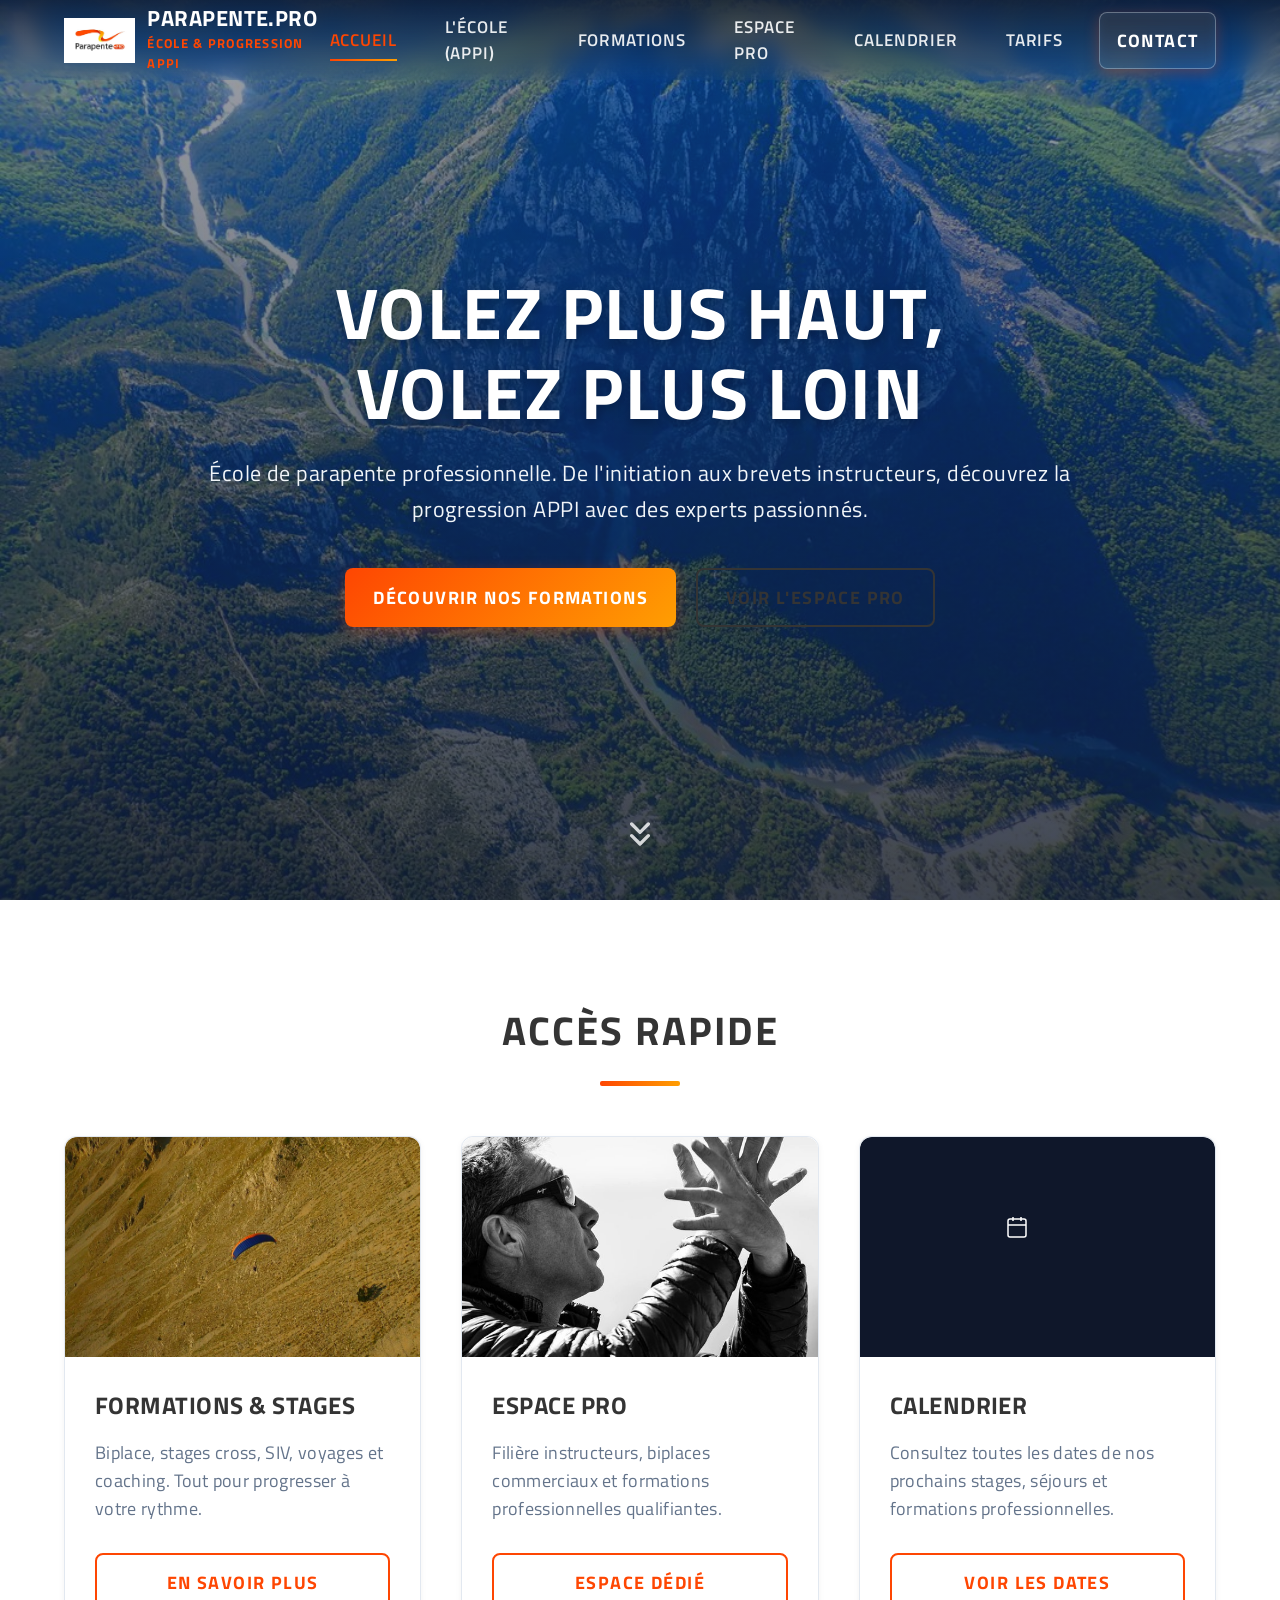
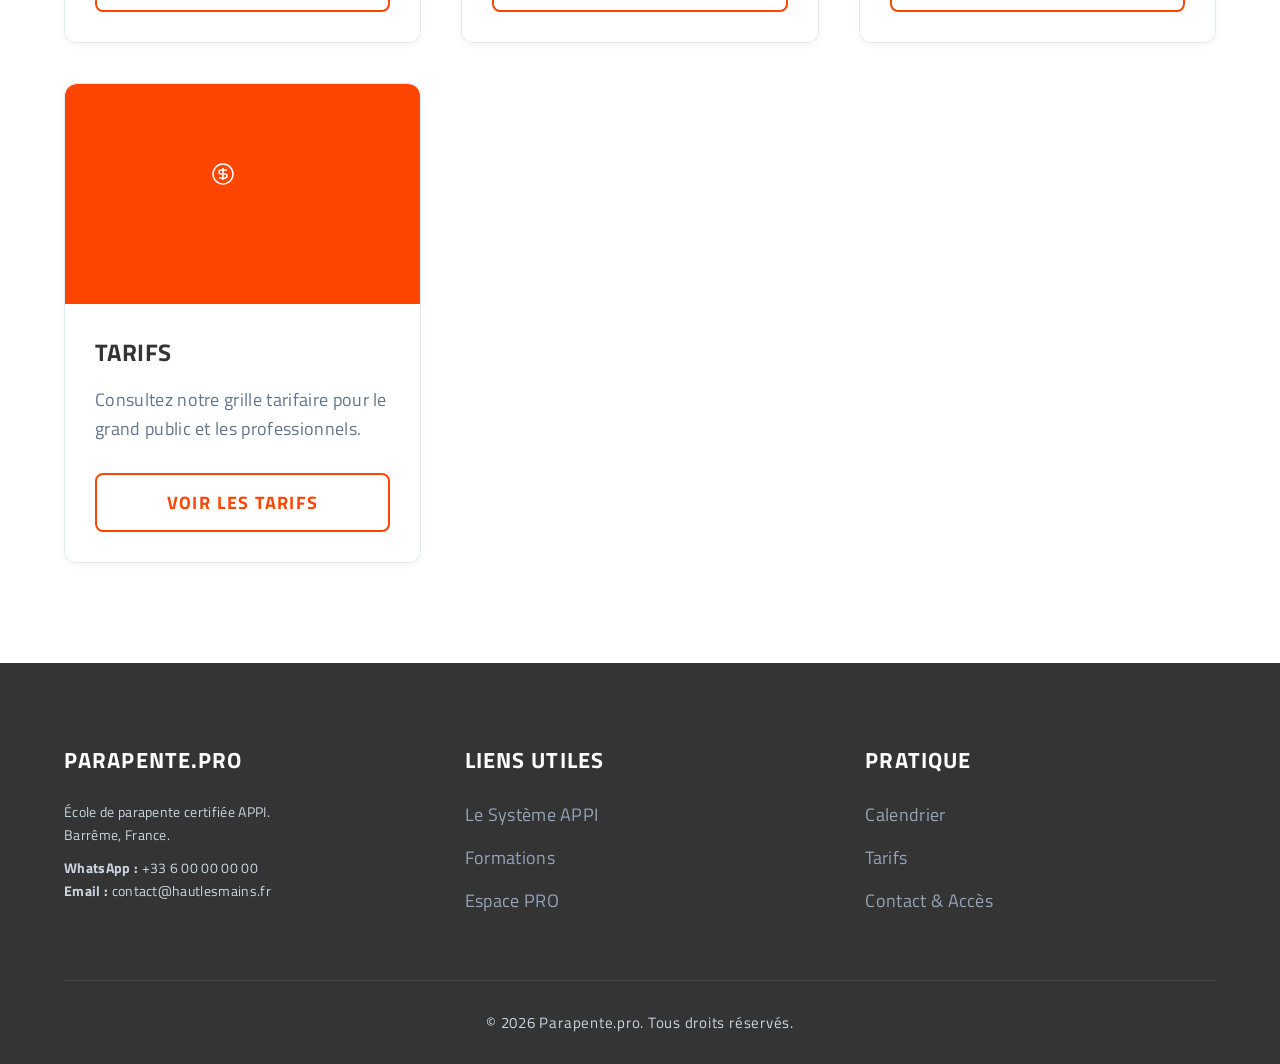
==== index.html @ dfb1b7ab "Initial commit of Parapente.pro website" ====
﻿<!DOCTYPE html>
<html lang="fr">
<head>
    <meta charset="UTF-8">
    <meta name="viewport" content="width=device-width, initial-scale=1.0">
    <title>Parapente.pro — École de Parapente & Formations APPI</title>
    <link rel="preconnect" href="https://fonts.googleapis.com">
    <link rel="preconnect" href="https://fonts.gstatic.com" crossorigin>
    <link href="https://fonts.googleapis.com/css2?family=Titillium+Web:wght@300;400;600;700&display=swap" rel="stylesheet">
    <link rel="icon" type="image/png" href="assets/logo_parapentepro.jpeg">
    <link rel="stylesheet" href="styles.css">
</head>
<body>

<!-- ── NAVBAR ── -->
<nav class="navbar transparent" id="navbar">
    <a href="index.html" class="nav-brand">
        <img src="assets/logo_parapentepro.jpeg" alt="Logo">
        <div>
            <div class="nav-brand-text">Parapente.pro</div>
            <div class="nav-brand-sub">École &amp; Progression APPI</div>
        </div>
    </a>
    <button class="nav-toggle" aria-label="Menu" onclick="document.querySelector('.nav-links').classList.toggle('active')">
        <svg width="24" height="24" viewBox="0 0 24 24" fill="none" stroke="currentColor" stroke-width="2"><line x1="3" y1="12" x2="21" y2="12"/><line x1="3" y1="6" x2="21" y2="6"/><line x1="3" y1="18" x2="21" y2="18"/></svg>
    </button>
    <div class="nav-links">
        <a href="index.html" class="nav-link active">Accueil</a>
        <a href="appi.html" class="nav-link">L'École (APPI)</a>
        <a href="formations.html" class="nav-link">Formations</a>
        <a href="pro.html" class="nav-link">Espace PRO</a>
        <a href="calendrier.html" class="nav-link">Calendrier</a>
        <a href="tarifs.html" class="nav-link">Tarifs</a>
        <a href="contact.html" class="nav-link btn btn-primary">Contact</a>
    </div>
</nav>

<div class="page-container no-padding">

    <!-- ── HERO BANNER ── -->
    <header class="hero-fullscreen" style="background-image: url('assets/banner_appi.jpg');">
        <div class="hero-content">
            <h1 class="hero-title">Volez plus haut,<br>volez plus loin</h1>
            <p class="hero-subtitle">École de parapente professionnelle. De l'initiation aux brevets instructeurs, découvrez la progression APPI avec des experts passionnés.</p>
            <div style="display:flex; gap:20px; justify-content:center; flex-wrap:wrap;">
                <a href="#contenu" class="btn btn-primary" onclick="document.getElementById('contenu').scrollIntoView({behavior: 'smooth'})">Découvrir nos formations</a>
                <a href="pro.html" class="btn btn-secondary">Voir l'Espace PRO</a>
            </div>
        </div>
        <div class="scroll-indicator" onclick="document.getElementById('contenu').scrollIntoView({behavior: 'smooth'})">
            <svg width="40" height="40" viewBox="0 0 24 24" fill="none" stroke="currentColor" stroke-width="2" stroke-linecap="round" stroke-linejoin="round"><path d="M7 13l5 5 5-5M7 6l5 5 5-5"/></svg>
        </div>
    </header>

    <!-- ── ACCÈS RAPIDE ── -->
    <section class="section section-light" id="contenu">
        <h2 class="section-title">Accès Rapide</h2>
        <div class="grid-cards">
            
            <a href="formations.html" class="card">
                <div class="card-img" style="background-image: url('assets/lvl_student.jpg');"></div>
                <div class="card-content">
                    <h3 class="card-title">Formations & Stages</h3>
                    <p class="card-desc">Biplace, stages cross, SIV, voyages et coaching. Tout pour progresser à votre rythme.</p>
                    <span class="btn btn-outline">En savoir plus</span>
                </div>
            </a>

            <a href="pro.html" class="card">
                <div class="card-img" style="background-image: url('assets/lvl_instructor.jpg');"></div>
                <div class="card-content">
                    <h3 class="card-title">Espace PRO</h3>
                    <p class="card-desc">Filière instructeurs, biplaces commerciaux et formations professionnelles qualifiantes.</p>
                    <span class="btn btn-outline">Espace dédié</span>
                </div>
            </a>

            <a href="calendrier.html" class="card">
                <div class="card-img" style="background-color: #0F172A; display:flex; align-items:center; justify-content:center;">
                    <svg width="64" height="64" fill="none" stroke="white" stroke-width="1.5"><rect x="3" y="4" width="18" height="18" rx="2" ry="2"/><line x1="16" y1="2" x2="16" y2="6"/><line x1="8" y1="2" x2="8" y2="6"/><line x1="3" y1="10" x2="21" y2="10"/></svg>
                </div>
                <div class="card-content">
                    <h3 class="card-title">Calendrier</h3>
                    <p class="card-desc">Consultez toutes les dates de nos prochains stages, séjours et formations professionnelles.</p>
                    <span class="btn btn-outline">Voir les dates</span>
                </div>
            </a>

            <a href="tarifs.html" class="card">
                <div class="card-img" style="background-color: #fe4602; display:flex; align-items:center; justify-content:center;">
                    <svg width="64" height="64" fill="none" stroke="white" stroke-width="1.5"><circle cx="12" cy="12" r="10"/><path d="M16 8h-6a2 2 0 1 0 0 4h4a2 2 0 1 1 0 4H8"/><path d="M12 18V6"/></svg>
                </div>
                <div class="card-content">
                    <h3 class="card-title">Tarifs</h3>
                    <p class="card-desc">Consultez notre grille tarifaire pour le grand public et les professionnels.</p>
                    <span class="btn btn-outline">Voir les tarifs</span>
                </div>
            </a>

        </div>
    </section>

</div>

<!-- ── FOOTER ── -->
<footer class="footer">
    <div class="footer-grid">
        <div class="footer-col">
            <h4>Parapente.pro</h4>
            <p style="font-size: 0.9rem; line-height: 1.6;">École de parapente certifiée APPI.<br>Barrême, France.</p>
            <p style="font-size: 0.9rem; line-height: 1.6; margin-top: 10px;">
                <strong>WhatsApp :</strong> +33 6 00 00 00 00<br>
                <strong>Email :</strong> contact@hautlesmains.fr
            </p>
        </div>
        <div class="footer-col">
            <h4>Liens utiles</h4>
            <ul>
                <li><a href="appi.html">Le Système APPI</a></li>
                <li><a href="formations.html">Formations</a></li>
                <li><a href="pro.html">Espace PRO</a></li>
            </ul>
        </div>
        <div class="footer-col">
            <h4>Pratique</h4>
            <ul>
                <li><a href="calendrier.html">Calendrier</a></li>
                <li><a href="tarifs.html">Tarifs</a></li>
                <li><a href="contact.html">Contact & Accès</a></li>
            </ul>
        </div>
    </div>
    <div class="footer-bottom">
        &copy; 2026 Parapente.pro. Tous droits réservés.
    </div>
</footer>

<script>
    // Handle navbar scroll effect
    window.addEventListener('scroll', () => {
        const navbar = document.getElementById('navbar');
        if (window.scrollY > 50) {
            navbar.classList.remove('transparent');
            navbar.classList.add('scrolled');
        } else {
            navbar.classList.add('transparent');
            navbar.classList.remove('scrolled');
        }
    });
</script>
</body>
</html>
---- styles.css ----
﻿/* ═══════════════════════════════════════════════════════════
   APPI PRO — styles.css
   Art Direction: Premium Light Website with Orange/Gold accents
   Clean, polished, image-heavy, high contrast
═══════════════════════════════════════════════════════════ */

/* ── Custom Theme System ── */
:root {
    --bg-base:        #F8FAFC;
    --bg-card:        #FFFFFF;
    --bg-card-hover:  #F1F5F9;
    --bg-input:       #FFFFFF;
    --border:         #E2E8F0;
    --border-light:   #CBD5E1;

    --dark-grey:     #343434; /* Heading Text */
    --text-main:      #343434;  /* Main Body Text */
    --text-muted:     #64748B;  /* Muted Text */
    --text-dim:       #94A3B8;

    /* Logo Accents */
    --brand-orange:      #fe4602;
    --brand-orange-glow: rgba(255, 80, 0, 0.08);
    --brand-gold:        #ff9e02;
    --brand-gold-glow:   rgba(255, 184, 0, 0.1);
    
    /* Standard levels accents */
    --brand-blue:      #0284C7;
    --brand-purple:    #7C3AED;
    --brand-red:       #E11D48;

    --green:          #059669;

    --shadow-sm:  0 2px 6px rgba(0, 0, 0, 0.05);
    --shadow-md:  0 6px 20px rgba(0, 0, 0, 0.08);

    --font-body:    'Titillium Web', sans-serif;
    --font-heading: 'Titillium Web', sans-serif;
    --transition:   0.3s ease-in-out;
}

/* ── Reset & Global ── */
*, *::before, *::after { box-sizing: border-box; margin: 0; padding: 0; }
html { font-size: 16px; scroll-behavior: smooth; } /* Increased base font size for Rajdhani */
body {
    font-family: var(--font-body);
    background: var(--bg-base);
    color: var(--text-main);
    min-height: 100vh;
    display: flex;
    flex-direction: column;
    overflow-x: hidden;
    letter-spacing: 0.02em;
    font-weight: 500;
}

a {
    text-decoration: none;
    color: inherit;
    transition: color var(--transition);
}
a:hover {
    color: var(--brand-orange);
}

/* ── Top Navigation (Navbar) ── */
.navbar {
    background: rgba(255, 255, 255, 0.98);
    backdrop-filter: blur(10px);
    border-bottom: 3px solid var(--brand-orange);
    border-image: linear-gradient(to right, var(--brand-orange), var(--brand-gold)) 1;
    box-shadow: 0 4px 15px rgba(0,0,0,0.05);
    position: fixed;
    top: 0;
    left: 0;
    right: 0;
    z-index: 1000;
    padding: 0 5%;
    display: flex;
    justify-content: space-between;
    align-items: center;
    height: 80px;
    transition: all 0.4s cubic-bezier(0.4, 0, 0.2, 1);
}

/* Dynamic transparent navbar for homepage */
.navbar.transparent {
    background: linear-gradient(to bottom, rgba(15, 23, 42, 0.8) 0%, transparent 100%);
    border-bottom: none;
    box-shadow: none;
}
.navbar.transparent .nav-brand-text {
    color: #FFFFFF;
}
.navbar.transparent .nav-link {
    color: rgba(255, 255, 255, 0.9);
}
.navbar.transparent .nav-link:hover,
.navbar.transparent .nav-link.active {
    color: var(--brand-orange);
}
.navbar.transparent .btn-primary { box-shadow: 0 4px 15px rgba(254, 70, 2, 0.3); transform: translateY(0);
    background: rgba(255, 255, 255, 0.1);
    border: 1px solid rgba(255, 255, 255, 0.3);
    color: #FFFFFF !important;
    backdrop-filter: blur(5px);
}
.navbar.transparent .btn-primary:hover {
    background: linear-gradient(to right, var(--brand-orange), var(--brand-gold));
    border-color: var(--brand-orange);
}

/* Dynamic solid navbar (when scrolled) */
.navbar.scrolled {
    background: rgba(255, 255, 255, 0.98);
    backdrop-filter: blur(10px);
    border-bottom: 3px solid var(--brand-orange);
    border-image: linear-gradient(to right, var(--brand-orange), var(--brand-gold)) 1;
    box-shadow: 0 10px 30px rgba(0,0,0,0.08);
}

.nav-brand {
    display: flex;
    align-items: center;
    gap: 12px;
}
.nav-brand img {
    height: 45px;
    width: auto;
    transition: transform var(--transition);
}
.nav-brand:hover img {
    transform: scale(1.05);
}
.nav-brand-text {
    font-family: var(--font-heading);
    font-size: 1.4rem;
    font-weight: 700;
    color: var(--dark-grey);
    letter-spacing: 0.02em;
    line-height: 1;
    text-transform: uppercase;
}
.nav-brand-sub {
    font-family: var(--font-body);
    font-size: 0.8rem;
    color: var(--brand-orange);
    font-weight: 700;
    text-transform: uppercase;
    letter-spacing: 0.1em;
    margin-top: 4px;
}

.nav-links {
    display: flex;
    align-items: center;
    gap: 24px;
}
.nav-link {
    font-family: var(--font-heading);
    font-size: 1.05rem;
    font-weight: 600;
    color: var(--text-main);
    padding: 8px 12px;
    text-transform: uppercase;
    letter-spacing: 0.05em;
    position: relative;
}
.nav-link::after {
    content: '';
    position: absolute;
    bottom: 0;
    left: 12px;
    right: 12px;
    height: 2px;
    background: linear-gradient(to right, var(--brand-orange), var(--brand-gold));
    transform: scaleX(0);
    transition: transform 0.3s ease;
    transform-origin: right;
}
.nav-link:hover::after,
.nav-link.active::after {
    transform: scaleX(1);
    transform-origin: left;
}
.nav-link.btn::after {
    display: none;
}
.nav-link.active {
    color: var(--brand-orange);
}
.nav-link:hover {
    color: var(--brand-orange);
}

.nav-toggle {
    display: none;
    background: none;
    border: none;
    cursor: pointer;
    color: var(--dark-grey);
}

/* ── Page Container ── */
.page-container {
    flex: 1;
    display: flex;
    flex-direction: column;
    padding-top: 80px; /* Offset for fixed navbar on normal pages */
}
.page-container.no-padding {
    padding-top: 0;
}

/* ── Hero Banners ── */
.hero-fullscreen {
    position: relative;
    height: 100vh;
    display: flex;
    align-items: center;
    justify-content: center;
    background-size: cover;
    background-position: center;
    background-attachment: fixed; /* Parallax effect */
    color: white;
    text-align: center;
    overflow: hidden;
}
.hero-fullscreen::before {
    content: '';
    position: absolute;
    inset: 0;
    background: linear-gradient(to bottom, rgba(15, 23, 42, 0.4), rgba(15, 23, 42, 0.8));
    z-index: 1;
}

.hero {
    position: relative;
    padding: 120px 5% 80px;
    background-color: var(--dark-grey);
    background-size: cover;
    background-position: center;
    color: white;
    text-align: center;
}
.hero::before {
    content: '';
    position: absolute;
    inset: 0;
    background: rgba(15, 23, 42, 0.7); /* Overlay */
}

.hero-content {
    position: relative;
    z-index: 2;
    max-width: 900px;
    margin: 0 auto;
}
.hero-title {
    font-family: var(--font-heading);
    font-size: 4.5rem;
    font-weight: 700;
    margin-bottom: 24px;
    line-height: 1.1;
    text-transform: uppercase;
    letter-spacing: 0.02em;
    text-shadow: 0 4px 12px rgba(0,0,0,0.3);
}
.hero-subtitle {
    font-family: var(--font-body);
    font-size: 1.4rem;
    font-weight: 500;
    color: #F1F5F9;
    margin-bottom: 40px;
    line-height: 1.6;
    letter-spacing: 0.02em;
}

/* Scroll indicator */
.scroll-indicator {
    position: absolute;
    bottom: 40px;
    left: 50%;
    transform: translateX(-50%);
    z-index: 3;
    animation: bounce 2s infinite;
    cursor: pointer;
    color: white;
    opacity: 0.8;
    transition: opacity var(--transition);
}
.scroll-indicator:hover {
    opacity: 1;
    color: var(--brand-orange);
}
@keyframes bounce {
    0%, 20%, 50%, 80%, 100% { transform: translateY(0) translateX(-50%); }
    40% { transform: translateY(-20px) translateX(-50%); }
    60% { transform: translateY(-10px) translateX(-50%); }
}

/* ── Sections ── */
.section {
    padding: 100px 5%;
}
.section-light {
    background: var(--bg-card);
}
.section-title {
    font-family: var(--font-heading);
    font-size: 2.5rem;
    font-weight: 700;
    color: var(--dark-grey);
    margin-bottom: 50px;
    text-align: center;
    text-transform: uppercase;
    letter-spacing: 0.05em;
}
.section-title::after {
    content: '';
    display: block;
    width: 80px;
    height: 5px;
    background: linear-gradient(to right, var(--brand-orange), var(--brand-gold));
    margin: 20px auto 0;
    border-radius: 2px;
}

/* ── Cards Grid (Formations) ── */
.grid-cards {
    display: grid;
    grid-template-columns: repeat(auto-fit, minmax(320px, 1fr));
    gap: 40px;
}
.card { border-radius: 12px;
    background: var(--bg-card);
    border: 1px solid var(--border);
    box-shadow: var(--shadow-sm);
    transition: all 0.4s cubic-bezier(0.175, 0.885, 0.32, 1.275); /* Dynamic bounce */
    display: flex;
    flex-direction: column;
    position: relative;
    overflow: hidden;
}
.card::before {
    content: '';
    position: absolute;
    top: 0; left: 0; right: 0;
    height: 4px;
    background: linear-gradient(to right, var(--brand-orange), var(--brand-gold));
    transform: scaleX(0);
    transition: transform 0.4s ease;
    transform-origin: left;
    z-index: 10;
}
.card:hover {
    transform: translateY(-10px);
    box-shadow: var(--shadow-md);
    border-color: var(--border-light);
}
.card:hover::before {
    transform: scaleX(1);
}
.card-img { border-radius: 12px 12px 0 0;
    height: 220px;
    background-color: #CBD5E1;
    background-size: cover;
    background-position: center;
    transition: transform 0.6s ease;
}
.card:hover .card-img { border-radius: 12px 12px 0 0;
    transform: scale(1.05);
}
.card-img-wrapper {
    overflow: hidden;
}
.card-content {
    padding: 30px;
    flex: 1;
    display: flex;
    flex-direction: column;
    background: var(--bg-card);
    position: relative;
    z-index: 2;
}
.card-title {
    font-family: var(--font-heading);
    font-size: 1.5rem;
    font-weight: 700;
    color: var(--dark-grey);
    margin-bottom: 16px;
    text-transform: uppercase;
    letter-spacing: 0.02em;
}
.card-desc {
    color: var(--text-muted);
    font-size: 1.1rem;
    line-height: 1.6;
    margin-bottom: 30px;
    flex: 1;
}

/* ── Buttons ── */
.btn { border-radius: 8px;
    display: inline-flex;
    align-items: center;
    justify-content: center;
    gap: 10px;
    padding: 14px 28px;
    font-size: 1.1rem;
    font-weight: 700;
    cursor: pointer;
    border: none;
    text-decoration: none;
    transition: all 0.3s ease;
    font-family: var(--font-heading);
    text-transform: uppercase;
    letter-spacing: 0.08em;
    position: relative;
    overflow: hidden;
    z-index: 1;
}
.btn::before {
    content: '';
    position: absolute;
    top: 0; left: 0; right: 0; bottom: 0;
    z-index: -1;
    transition: transform 0.3s ease;
    transform: scaleY(0);
    transform-origin: bottom;
}
.btn:hover::before {
    transform: scaleY(1);
}

.btn-primary { box-shadow: 0 4px 15px rgba(254, 70, 2, 0.3); transform: translateY(0);
    background: linear-gradient(135deg, var(--brand-orange) 0%, var(--brand-gold) 100%);
    color: white !important;
    border: none;
}
.btn-primary:hover { box-shadow: 0 6px 20px rgba(254, 70, 2, 0.5); transform: translateY(-2px); } .btn-primary::before {
    background: linear-gradient(135deg, var(--brand-gold) 0%, var(--brand-orange) 100%);
}

.btn-secondary {
    background: transparent;
    color: var(--dark-grey);
    border: 2px solid var(--dark-grey);
}
.btn-secondary::before {
    background: var(--dark-grey);
}
.btn-secondary:hover {
    color: var(--bg-card) !important;
}

.btn-outline {
    background: transparent;
    color: var(--brand-orange);
    border: 2px solid var(--brand-orange);
}
.btn-outline::before {
    background: linear-gradient(to right, var(--brand-orange), var(--brand-gold));
}
.btn-outline:hover {
    color: white !important;
}

/* ── Tables ── */
.table-container {
    overflow-x: auto;
}
table {
    width: 100%;
    border-collapse: collapse;
    margin-bottom: 24px;
    background: var(--bg-card);
    box-shadow: var(--shadow-sm);
}
th, td {
    padding: 20px;
    text-align: left;
    border-bottom: 1px solid var(--border);
}
th {
    font-family: var(--font-heading);
    font-size: 1.1rem;
    color: var(--dark-grey);
    background: var(--bg-card-hover);
    text-transform: uppercase;
    letter-spacing: 0.05em;
}
td {
    color: var(--text-main);
    font-size: 1.1rem;
}
tbody tr:hover {
    background: var(--bg-card-hover);
}

/* ── Footer ── */
.footer {
    background: var(--dark-grey);
    color: #cbd5e1;
    padding: 80px 5% 30px;
    margin-top: auto;
}
.footer-grid {
    display: grid;
    grid-template-columns: repeat(auto-fit, minmax(250px, 1fr));
    gap: 50px;
    margin-bottom: 50px;
}
.footer-col h4 {
    color: white;
    font-family: var(--font-heading);
    font-size: 1.4rem;
    margin-bottom: 24px;
    text-transform: uppercase;
    letter-spacing: 0.05em;
}
.footer-col ul {
    list-style: none;
}
.footer-col li {
    margin-bottom: 16px;
}
.footer-col a {
    color: #94a3b8;
    font-size: 1.1rem;
    transition: color 0.3s ease;
}
.footer-col a:hover {
    color: var(--brand-orange);
    padding-left: 5px;
}
.footer-bottom {
    text-align: center;
    padding-top: 30px;
    border-top: 1px solid rgba(255,255,255,0.1);
    font-size: 0.95rem;
    font-family: var(--font-heading);
    letter-spacing: 0.05em;
}

/* ── Responsive ── */
@media (max-width: 900px) {
    .nav-links {
        display: none;
        position: absolute;
        top: 80px;
        left: 0;
        right: 0;
        background: var(--bg-card);
        flex-direction: column;
        padding: 20px;
        box-shadow: var(--shadow-md);
        border-bottom: 1px solid var(--border);
    }
    .navbar.transparent .nav-links {
        background: rgba(15, 23, 42, 0.95);
        backdrop-filter: blur(10px);
    }
    .nav-links.active {
        display: flex;
    }
    .nav-toggle {
        display: block;
        color: var(--text-main);
        padding: 8px;
    }
    .navbar.transparent .nav-toggle {
        color: white;
    }
    .hero-title { font-size: 3rem; }
    .hero-fullscreen .hero-title { font-size: 3.5rem; }
}
@media (max-width: 600px) {
    .hero-title { font-size: 2.5rem; }
    .hero-fullscreen .hero-title { font-size: 2.8rem; }
}

/* Forms */
.form-group {
    margin-bottom: 24px;
}
.form-label {
    display: block;
    margin-bottom: 10px;
    font-weight: 600;
    color: var(--dark-grey);
    font-family: var(--font-heading);
    font-size: 1.1rem;
    text-transform: uppercase;
    letter-spacing: 0.05em;
}
.form-control {
    width: 100%;
    padding: 16px;
    border: 2px solid var(--border);
    font-family: var(--font-body);
    font-size: 1.1rem;
    background: var(--bg-input);
    transition: all 0.3s ease;
}
.form-control:focus {
    outline: none;
    border-color: var(--brand-orange);
    box-shadow: 0 0 0 4px var(--brand-orange-glow);
}
textarea.form-control {
    min-height: 150px;
    resize: vertical;
}

.text-center { text-align: center; }
.mt-4 { margin-top: 1.5rem; }
.mb-2 { margin-bottom: 0.5rem; }
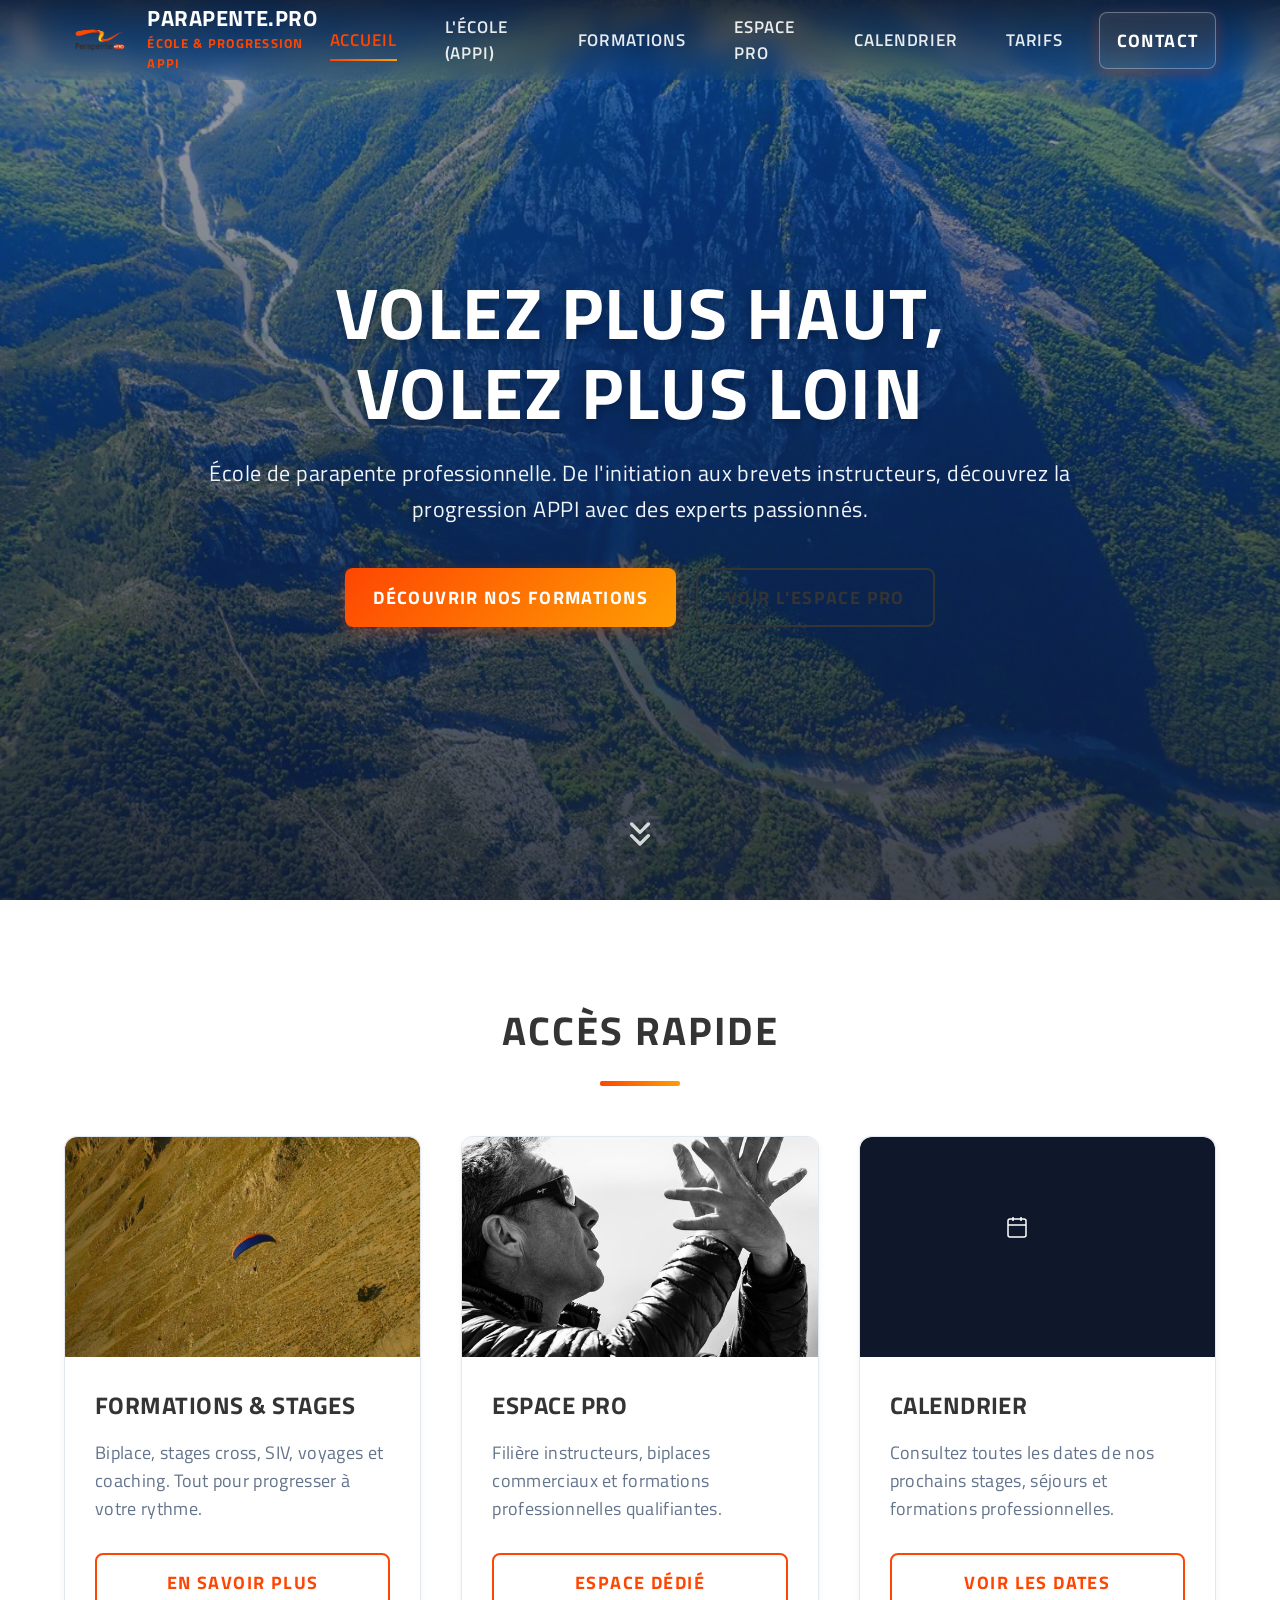
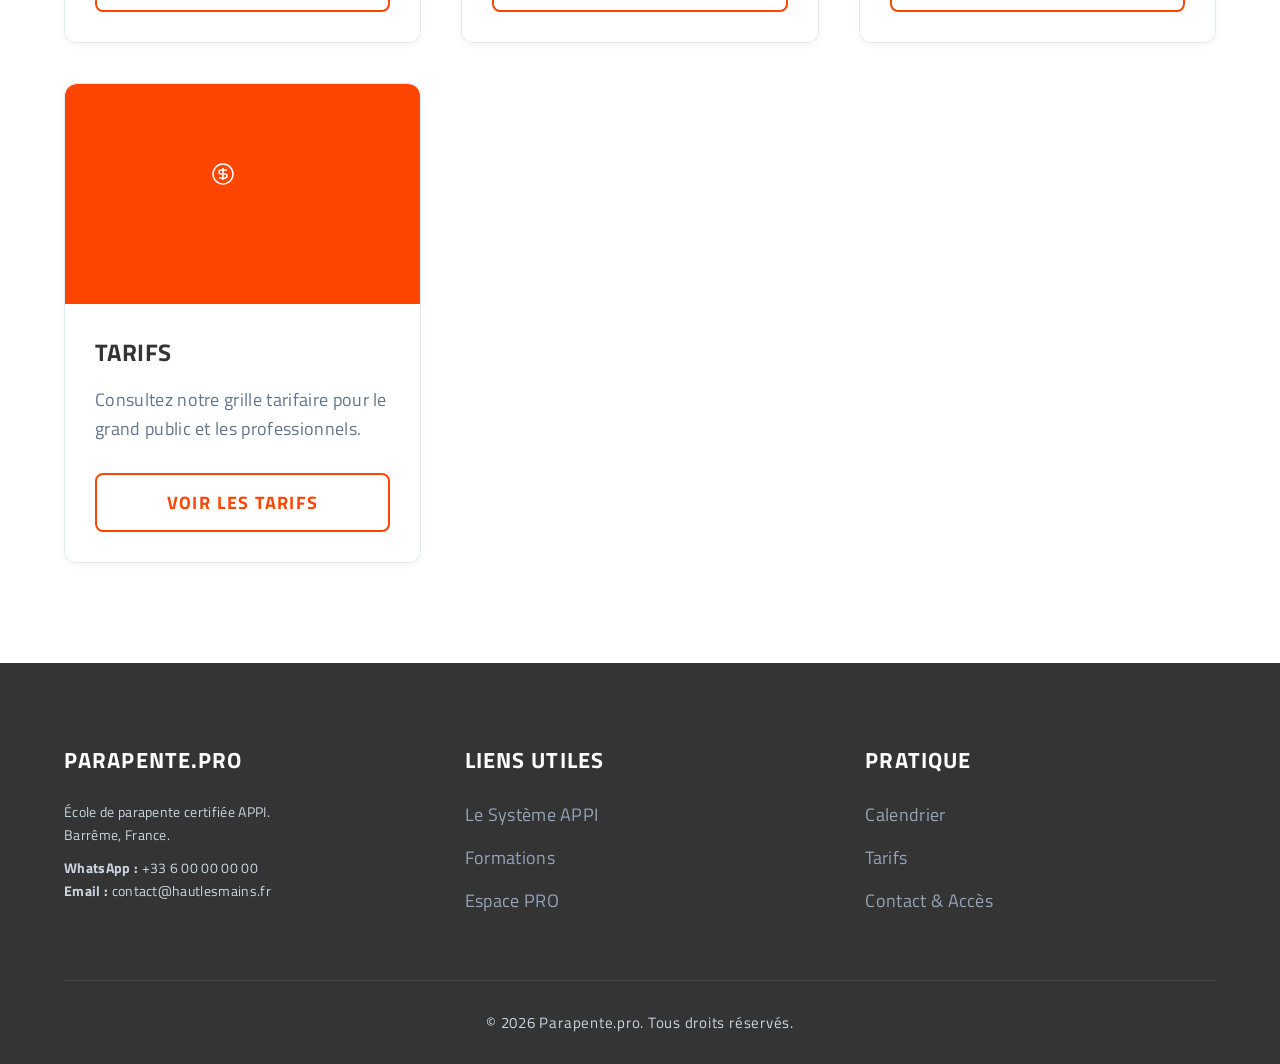
==== commit 8525e671: "Update logo to transparent PNG version" ====
--- a/index.html
+++ b/index.html
@@ -7,7 +7,7 @@
     <link rel="preconnect" href="https://fonts.googleapis.com">
     <link rel="preconnect" href="https://fonts.gstatic.com" crossorigin>
     <link href="https://fonts.googleapis.com/css2?family=Titillium+Web:wght@300;400;600;700&display=swap" rel="stylesheet">
-    <link rel="icon" type="image/png" href="assets/logo_parapentepro.jpeg">
+    <link rel="icon" type="image/png" href="assets/logo_parapentepro.png">
     <link rel="stylesheet" href="styles.css">
 </head>
 <body>
@@ -15,7 +15,7 @@
 <!-- ── NAVBAR ── -->
 <nav class="navbar transparent" id="navbar">
     <a href="index.html" class="nav-brand">
-        <img src="assets/logo_parapentepro.jpeg" alt="Logo">
+        <img src="assets/logo_parapentepro.png" alt="Logo">
         <div>
             <div class="nav-brand-text">Parapente.pro</div>
             <div class="nav-brand-sub">École &amp; Progression APPI</div>
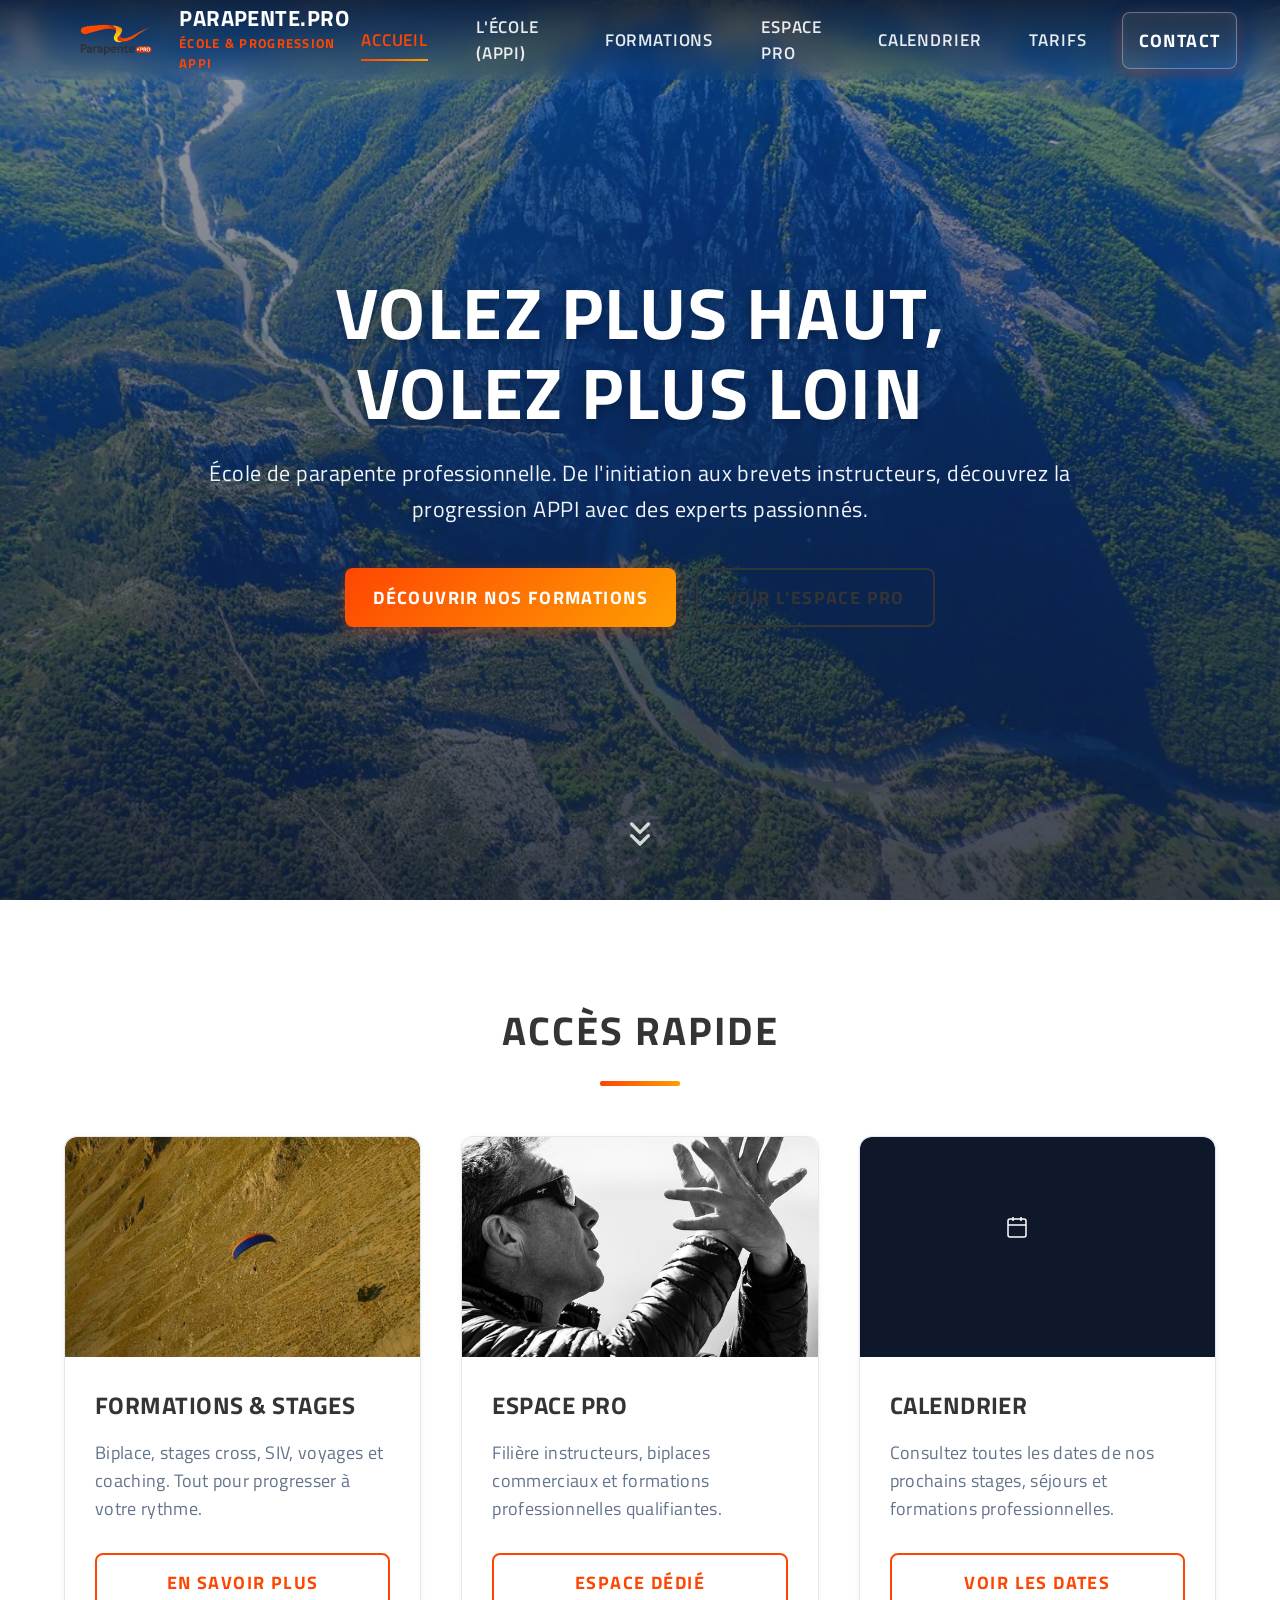
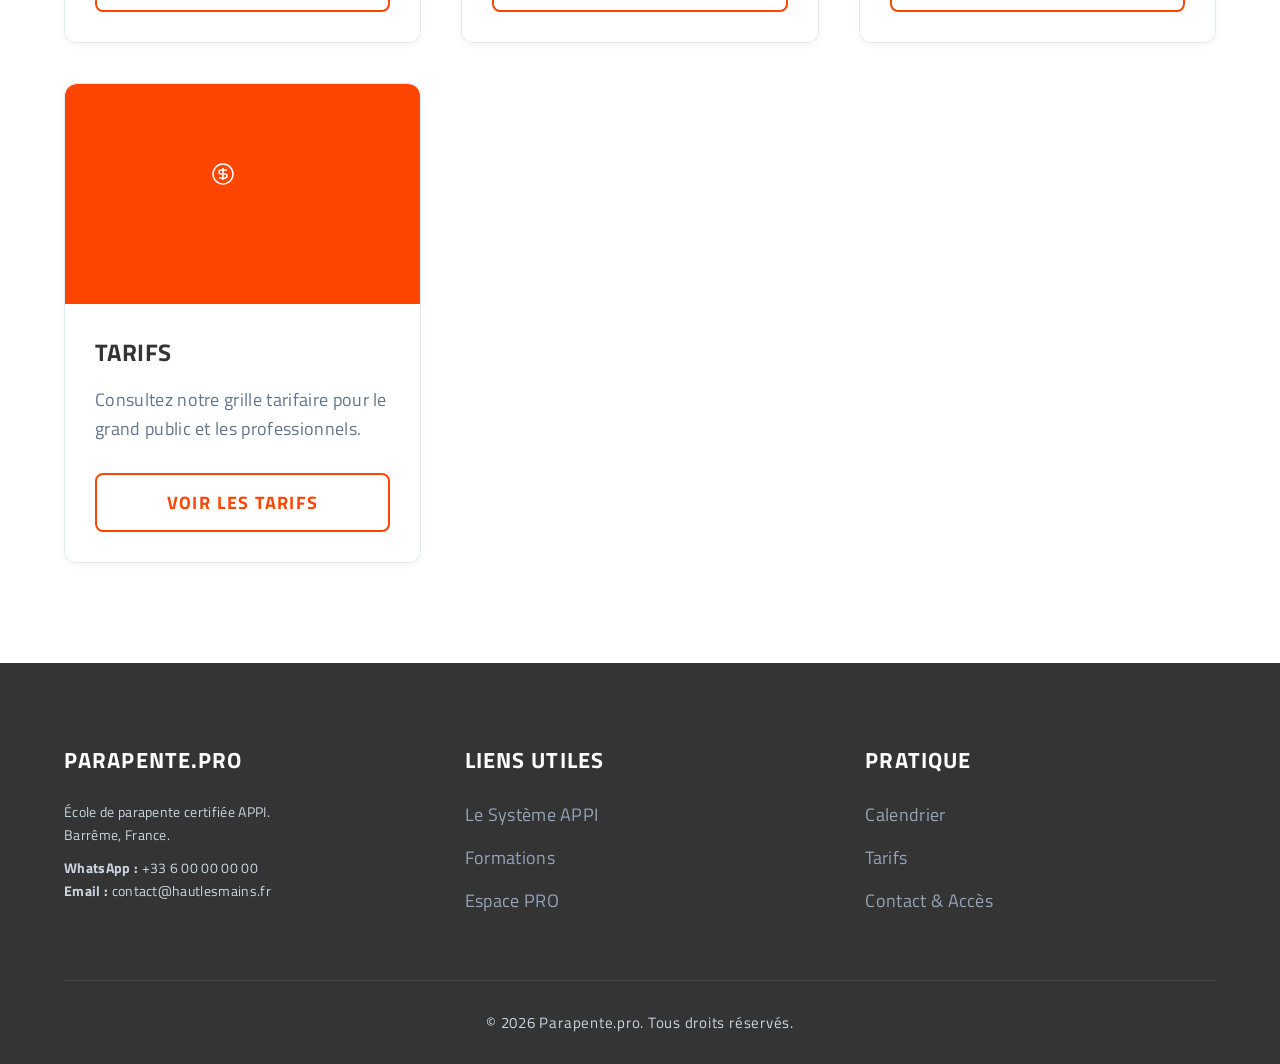
==== commit ab923f70: "Add smooth page transitions" ====
--- a/index.html
+++ b/index.html
@@ -148,5 +148,6 @@
         }
     });
 </script>
+<script src="assets/main.js"></script>
 </body>
 </html>
--- a/styles.css
+++ b/styles.css
@@ -125,7 +125,7 @@
     gap: 12px;
 }
 .nav-brand img {
-    height: 45px;
+    height: 65px;
     width: auto;
     transition: transform var(--transition);
 }
@@ -616,3 +616,17 @@
 .text-center { text-align: center; }
 .mt-4 { margin-top: 1.5rem; }
 .mb-2 { margin-bottom: 0.5rem; }
+
+/* ── Page Transitions ── */
+body {
+    animation: pageFadeIn 0.5s cubic-bezier(0.16, 1, 0.3, 1) forwards;
+    opacity: 0; /* Starts hidden to allow animation to reveal */
+}
+body.fade-out {
+    opacity: 0 !important;
+    transition: opacity 0.3s ease;
+}
+@keyframes pageFadeIn {
+    from { opacity: 0; transform: translateY(15px); }
+    to { opacity: 1; transform: translateY(0); }
+}
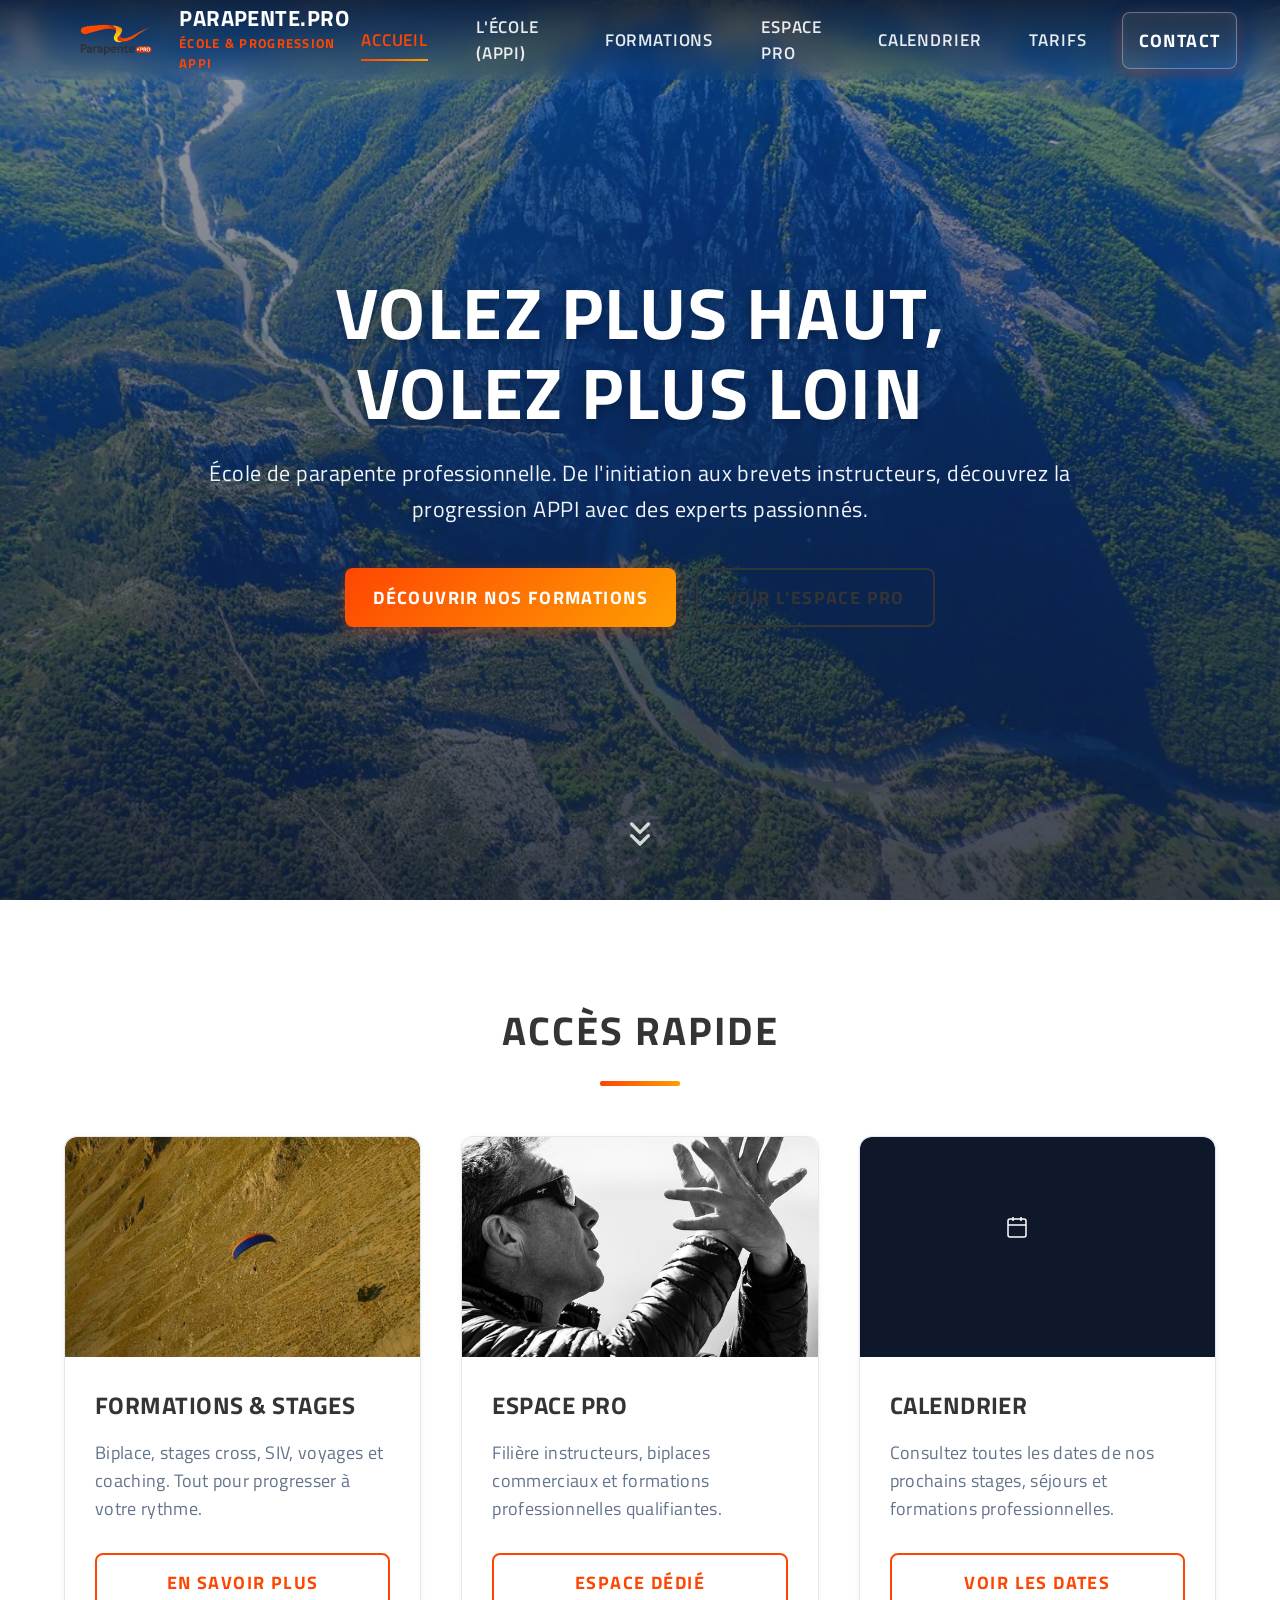
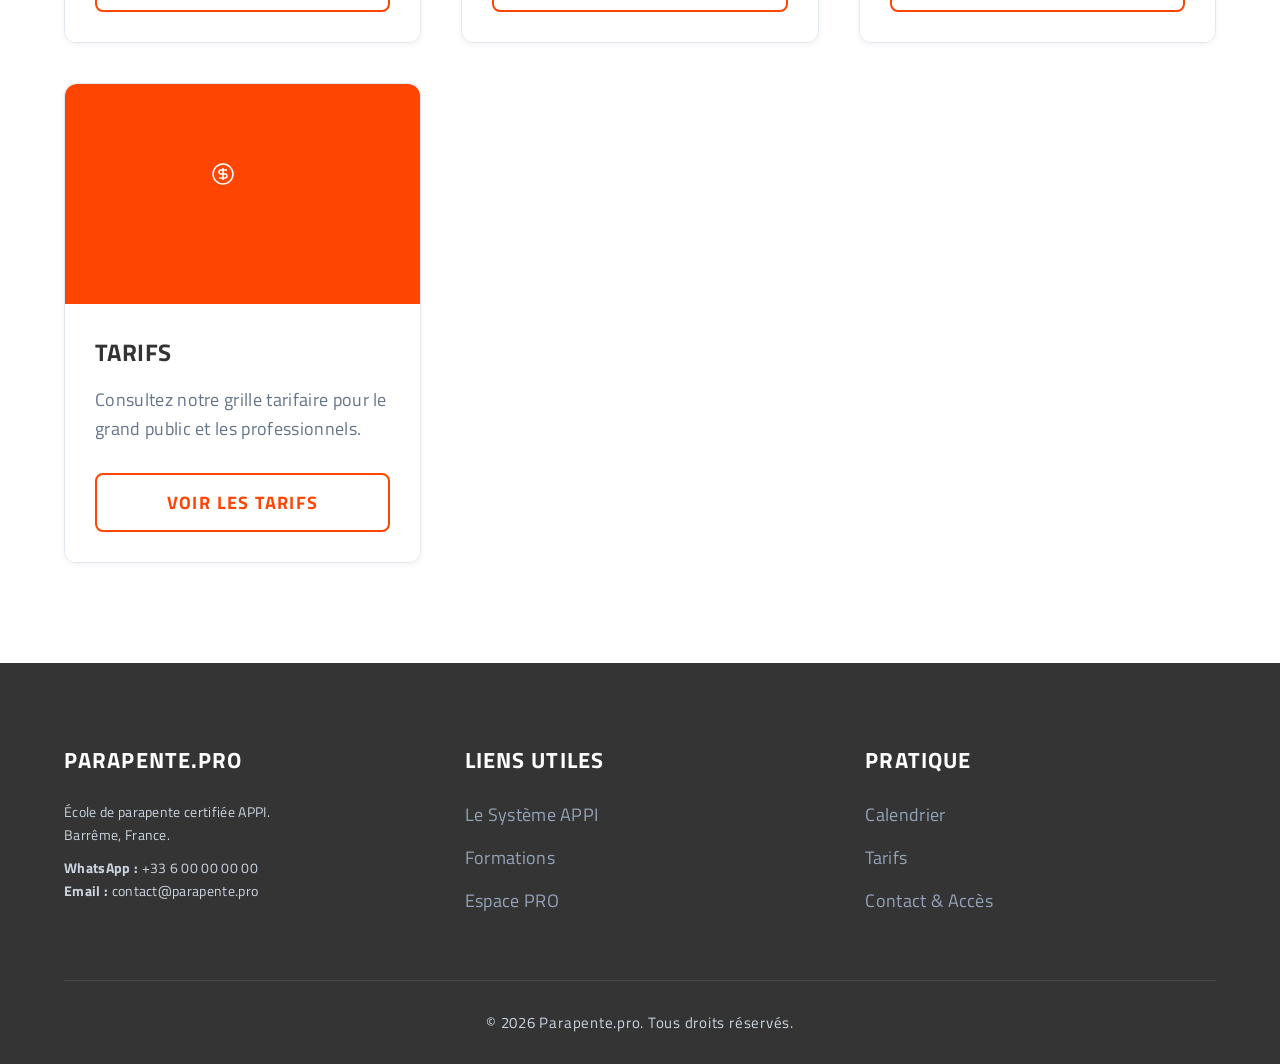
==== commit baeb8176: "Refactor website structure and styling; integrate Antigravity configuration" ====
--- a/index.html
+++ b/index.html
@@ -1,9 +1,10 @@
-﻿<!DOCTYPE html>
+<!DOCTYPE html>
 <html lang="fr">
 <head>
     <meta charset="UTF-8">
     <meta name="viewport" content="width=device-width, initial-scale=1.0">
     <title>Parapente.pro — École de Parapente & Formations APPI</title>
+    <meta name="description" content="École de parapente professionnelle à Barrême. Formations APPI, stages cross, SIV, biplace et filière instructeur.">
     <link rel="preconnect" href="https://fonts.googleapis.com">
     <link rel="preconnect" href="https://fonts.gstatic.com" crossorigin>
     <link href="https://fonts.googleapis.com/css2?family=Titillium+Web:wght@300;400;600;700&display=swap" rel="stylesheet">
@@ -15,13 +16,13 @@
 <!-- ── NAVBAR ── -->
 <nav class="navbar transparent" id="navbar">
     <a href="index.html" class="nav-brand">
-        <img src="assets/logo_parapentepro.png" alt="Logo">
+        <img src="assets/logo_parapentepro.png" alt="Parapente.pro — École de parapente">
         <div>
             <div class="nav-brand-text">Parapente.pro</div>
             <div class="nav-brand-sub">École &amp; Progression APPI</div>
         </div>
     </a>
-    <button class="nav-toggle" aria-label="Menu" onclick="document.querySelector('.nav-links').classList.toggle('active')">
+    <button class="nav-toggle" aria-label="Menu" aria-expanded="false">
         <svg width="24" height="24" viewBox="0 0 24 24" fill="none" stroke="currentColor" stroke-width="2"><line x1="3" y1="12" x2="21" y2="12"/><line x1="3" y1="6" x2="21" y2="6"/><line x1="3" y1="18" x2="21" y2="18"/></svg>
     </button>
     <div class="nav-links">
@@ -42,12 +43,12 @@
         <div class="hero-content">
             <h1 class="hero-title">Volez plus haut,<br>volez plus loin</h1>
             <p class="hero-subtitle">École de parapente professionnelle. De l'initiation aux brevets instructeurs, découvrez la progression APPI avec des experts passionnés.</p>
-            <div style="display:flex; gap:20px; justify-content:center; flex-wrap:wrap;">
-                <a href="#contenu" class="btn btn-primary" onclick="document.getElementById('contenu').scrollIntoView({behavior: 'smooth'})">Découvrir nos formations</a>
+            <div class="hero-cta">
+                <a href="#contenu" class="btn btn-primary">Découvrir nos formations</a>
                 <a href="pro.html" class="btn btn-secondary">Voir l'Espace PRO</a>
             </div>
         </div>
-        <div class="scroll-indicator" onclick="document.getElementById('contenu').scrollIntoView({behavior: 'smooth'})">
+        <div class="scroll-indicator">
             <svg width="40" height="40" viewBox="0 0 24 24" fill="none" stroke="currentColor" stroke-width="2" stroke-linecap="round" stroke-linejoin="round"><path d="M7 13l5 5 5-5M7 6l5 5 5-5"/></svg>
         </div>
     </header>
@@ -76,7 +77,7 @@
             </a>
 
             <a href="calendrier.html" class="card">
-                <div class="card-img" style="background-color: #0F172A; display:flex; align-items:center; justify-content:center;">
+                <div class="card-img-icon" style="background-color: #0F172A;">
                     <svg width="64" height="64" fill="none" stroke="white" stroke-width="1.5"><rect x="3" y="4" width="18" height="18" rx="2" ry="2"/><line x1="16" y1="2" x2="16" y2="6"/><line x1="8" y1="2" x2="8" y2="6"/><line x1="3" y1="10" x2="21" y2="10"/></svg>
                 </div>
                 <div class="card-content">
@@ -87,7 +88,7 @@
             </a>
 
             <a href="tarifs.html" class="card">
-                <div class="card-img" style="background-color: #fe4602; display:flex; align-items:center; justify-content:center;">
+                <div class="card-img-icon" style="background-color: var(--brand-orange);">
                     <svg width="64" height="64" fill="none" stroke="white" stroke-width="1.5"><circle cx="12" cy="12" r="10"/><path d="M16 8h-6a2 2 0 1 0 0 4h4a2 2 0 1 1 0 4H8"/><path d="M12 18V6"/></svg>
                 </div>
                 <div class="card-content">
@@ -107,10 +108,10 @@
     <div class="footer-grid">
         <div class="footer-col">
             <h4>Parapente.pro</h4>
-            <p style="font-size: 0.9rem; line-height: 1.6;">École de parapente certifiée APPI.<br>Barrême, France.</p>
-            <p style="font-size: 0.9rem; line-height: 1.6; margin-top: 10px;">
+            <p>École de parapente certifiée APPI.<br>Barrême, France.</p>
+            <p style="margin-top: 10px;">
                 <strong>WhatsApp :</strong> +33 6 00 00 00 00<br>
-                <strong>Email :</strong> contact@hautlesmains.fr
+                <strong>Email :</strong> contact@parapente.pro
             </p>
         </div>
         <div class="footer-col">
@@ -135,19 +136,6 @@
     </div>
 </footer>
 
-<script>
-    // Handle navbar scroll effect
-    window.addEventListener('scroll', () => {
-        const navbar = document.getElementById('navbar');
-        if (window.scrollY > 50) {
-            navbar.classList.remove('transparent');
-            navbar.classList.add('scrolled');
-        } else {
-            navbar.classList.add('transparent');
-            navbar.classList.remove('scrolled');
-        }
-    });
-</script>
 <script src="assets/main.js"></script>
 </body>
 </html>
--- a/styles.css
+++ b/styles.css
@@ -1,4 +1,4 @@
-﻿/* ═══════════════════════════════════════════════════════════
+/* ═══════════════════════════════════════════════════════════
    APPI PRO — styles.css
    Art Direction: Premium Light Website with Orange/Gold accents
    Clean, polished, image-heavy, high contrast
@@ -13,9 +13,9 @@
     --border:         #E2E8F0;
     --border-light:   #CBD5E1;
 
-    --dark-grey:     #343434; /* Heading Text */
-    --text-main:      #343434;  /* Main Body Text */
-    --text-muted:     #64748B;  /* Muted Text */
+    --dark-grey:     #343434;
+    --text-main:      #343434;
+    --text-muted:     #64748B;
     --text-dim:       #94A3B8;
 
     /* Logo Accents */
@@ -26,8 +26,9 @@
     
     /* Standard levels accents */
     --brand-blue:      #0284C7;
-    --brand-purple:    #7C3AED;
+    --brand-blue-glow: rgba(2, 132, 199, 0.08);
     --brand-red:       #E11D48;
+    --red:             #E11D48;
 
     --green:          #059669;
 
@@ -41,7 +42,7 @@
 
 /* ── Reset & Global ── */
 *, *::before, *::after { box-sizing: border-box; margin: 0; padding: 0; }
-html { font-size: 16px; scroll-behavior: smooth; } /* Increased base font size for Rajdhani */
+html { font-size: 16px; scroll-behavior: smooth; }
 body {
     font-family: var(--font-body);
     background: var(--bg-base);
@@ -326,6 +327,27 @@
     border-radius: 2px;
 }
 
+/* Left-aligned section title variant */
+.section-title-left {
+    font-family: var(--font-heading);
+    font-size: 1.8rem;
+    font-weight: 700;
+    color: var(--dark-grey);
+    margin-bottom: 24px;
+    text-align: left;
+    text-transform: uppercase;
+    letter-spacing: 0.05em;
+}
+.section-title-left::after {
+    content: '';
+    display: block;
+    width: 60px;
+    height: 4px;
+    background: linear-gradient(to right, var(--brand-orange), var(--brand-gold));
+    margin: 16px 0 0;
+    border-radius: 2px;
+}
+
 /* ── Cards Grid (Formations) ── */
 .grid-cards {
     display: grid;
@@ -371,9 +393,6 @@
 .card:hover .card-img { border-radius: 12px 12px 0 0;
     transform: scale(1.05);
 }
-.card-img-wrapper {
-    overflow: hidden;
-}
 .card-content {
     padding: 30px;
     flex: 1;
@@ -398,6 +417,71 @@
     line-height: 1.6;
     margin-bottom: 30px;
     flex: 1;
+}
+
+/* Card image with centered icon (for cards without photos) */
+.card-img-icon {
+    border-radius: 12px 12px 0 0;
+    height: 220px;
+    display: flex;
+    align-items: center;
+    justify-content: center;
+    transition: transform 0.6s ease;
+}
+.card:hover .card-img-icon {
+    transform: scale(1.05);
+}
+
+/* ── Level Cards (APPI page — horizontal layout with round photo) ── */
+.level-card {
+    border-radius: 12px;
+    background: var(--bg-card);
+    border: 1px solid var(--border);
+    box-shadow: var(--shadow-sm);
+    transition: all 0.4s cubic-bezier(0.175, 0.885, 0.32, 1.275);
+    display: flex;
+    flex-direction: row;
+    align-items: center;
+    position: relative;
+    overflow: hidden;
+}
+.level-card::before {
+    content: '';
+    position: absolute;
+    top: 0; left: 0; right: 0;
+    height: 4px;
+    background: linear-gradient(to right, var(--brand-orange), var(--brand-gold));
+    transform: scaleX(0);
+    transition: transform 0.4s ease;
+    transform-origin: left;
+    z-index: 10;
+}
+.level-card:hover {
+    transform: translateY(-6px);
+    box-shadow: var(--shadow-md);
+    border-color: var(--border-light);
+}
+.level-card:hover::before {
+    transform: scaleX(1);
+}
+.level-card-img {
+    width: 140px;
+    height: 140px;
+    border-radius: 50%;
+    background-size: cover;
+    background-position: center;
+    margin: 24px;
+    flex-shrink: 0;
+}
+.level-card-content {
+    padding: 24px 24px 24px 0;
+    flex: 1;
+}
+.level-card-content .card-title {
+    margin-bottom: 12px;
+}
+.level-card-content .card-desc {
+    margin-bottom: 0;
 }
 
 /* ── Buttons ── */
@@ -466,6 +550,145 @@
     color: white !important;
 }
 
+/* ── Price Cards (Tarifs page) ── */
+.price-card {
+    background: var(--bg-card);
+    border: 1px solid var(--border);
+    border-radius: 12px;
+    padding: 32px;
+    text-align: center;
+    transition: all var(--transition);
+}
+.price-card:hover {
+    border-color: var(--brand-orange);
+    box-shadow: var(--shadow-md);
+    transform: translateY(-6px);
+}
+.price-title {
+    font-family: var(--font-heading);
+    font-size: 1.25rem;
+    font-weight: 700;
+    color: var(--dark-grey);
+    margin-bottom: 16px;
+    text-transform: uppercase;
+    letter-spacing: 0.03em;
+}
+.price-amount {
+    font-family: var(--font-heading);
+    font-size: 3rem;
+    font-weight: 800;
+    color: var(--brand-orange);
+    margin-bottom: 24px;
+}
+.price-amount span {
+    font-size: 1.25rem;
+    color: var(--text-muted);
+}
+.price-list {
+    list-style: none;
+    padding: 0;
+    margin: 0 0 32px 0;
+    text-align: left;
+}
+.price-list li {
+    padding: 12px 0;
+    border-bottom: 1px solid var(--border);
+    color: var(--text-main);
+    display: flex;
+    align-items: center;
+    gap: 12px;
+}
+.price-list li:last-child {
+    border-bottom: none;
+}
+.price-list svg {
+    color: var(--green);
+    flex-shrink: 0;
+}
+
+/* ── Badge Types (Calendrier page) ── */
+.badge-type {
+    display: inline-block;
+    padding: 4px 8px;
+    font-size: 0.75rem;
+    font-weight: 700;
+    text-transform: uppercase;
+    border-radius: 4px;
+    letter-spacing: 0.03em;
+}
+.bg-loisir {
+    background: var(--brand-blue-glow);
+    color: var(--brand-blue);
+    border: 1px solid var(--brand-blue);
+}
+.bg-pro {
+    background: var(--brand-orange-glow);
+    color: var(--brand-orange);
+    border: 1px solid var(--brand-orange);
+}
+
+/* ── Contact Page ── */
+.contact-grid {
+    display: grid;
+    grid-template-columns: 1fr 1fr;
+    max-width: 1000px;
+    margin: 0 auto;
+    gap: 40px;
+}
+.contact-info {
+    display: flex;
+    gap: 16px;
+    margin-bottom: 24px;
+}
+.contact-info h3 {
+    margin-bottom: 4px;
+    color: var(--dark-grey);
+    font-family: var(--font-heading);
+    font-size: 1.1rem;
+    font-weight: 700;
+}
+.contact-info p {
+    color: var(--text-muted);
+    line-height: 1.5;
+}
+.contact-icon {
+    width: 48px;
+    height: 48px;
+    border-radius: 50%;
+    display: flex;
+    align-items: center;
+    justify-content: center;
+    flex-shrink: 0;
+}
+.contact-icon-orange {
+    background: var(--brand-orange-glow);
+    color: var(--brand-orange);
+}
+.contact-icon-blue {
+    background: var(--brand-blue-glow);
+    color: var(--brand-blue);
+}
+.contact-icon-gold {
+    background: var(--brand-gold-glow);
+    color: var(--brand-gold);
+}
+
+/* Form confirmation message */
+.form-success {
+    display: none;
+    padding: 16px 20px;
+    background: rgba(5, 150, 105, 0.08);
+    border: 1px solid var(--green);
+    border-radius: 8px;
+    color: var(--green);
+    font-weight: 600;
+    text-align: center;
+    margin-top: 16px;
+}
+.form-success.visible {
+    display: block;
+}
+
 /* ── Tables ── */
 .table-container {
     overflow-x: auto;
@@ -476,6 +699,7 @@
     margin-bottom: 24px;
     background: var(--bg-card);
     box-shadow: var(--shadow-sm);
+    border-radius: 8px;
 }
 th, td {
     padding: 20px;
@@ -496,6 +720,17 @@
 }
 tbody tr:hover {
     background: var(--bg-card-hover);
+}
+
+/* Table utility classes */
+.text-bold { font-weight: 600; }
+.link-action {
+    color: var(--brand-orange);
+    font-weight: 600;
+    transition: color var(--transition);
+}
+.link-action:hover {
+    color: var(--brand-gold);
 }
 
 /* ── Footer ── */
@@ -518,6 +753,10 @@
     margin-bottom: 24px;
     text-transform: uppercase;
     letter-spacing: 0.05em;
+}
+.footer-col p {
+    font-size: 0.9rem;
+    line-height: 1.6;
 }
 .footer-col ul {
     list-style: none;
@@ -575,12 +814,36 @@
     .hero-title { font-size: 3rem; }
     .hero-fullscreen .hero-title { font-size: 3.5rem; }
 }
+
+@media (max-width: 768px) {
+    .contact-grid {
+        grid-template-columns: 1fr;
+    }
+    .level-card {
+        flex-direction: column;
+        text-align: center;
+    }
+    .level-card-img {
+        margin: 24px auto 0;
+    }
+    .level-card-content {
+        padding: 24px;
+    }
+    .section {
+        padding: 60px 5%;
+    }
+    .grid-cards {
+        gap: 24px;
+    }
+}
+
 @media (max-width: 600px) {
     .hero-title { font-size: 2.5rem; }
     .hero-fullscreen .hero-title { font-size: 2.8rem; }
-}
-
-/* Forms */
+    .section-title { font-size: 2rem; }
+}
+
+/* ── Forms ── */
 .form-group {
     margin-bottom: 24px;
 }
@@ -598,6 +861,7 @@
     width: 100%;
     padding: 16px;
     border: 2px solid var(--border);
+    border-radius: 8px;
     font-family: var(--font-body);
     font-size: 1.1rem;
     background: var(--bg-input);
@@ -613,14 +877,28 @@
     resize: vertical;
 }
 
+/* ── Utility Classes ── */
 .text-center { text-align: center; }
 .mt-4 { margin-top: 1.5rem; }
 .mb-2 { margin-bottom: 0.5rem; }
+.w-full { width: 100%; }
+.text-orange { color: var(--brand-orange); }
+.text-blue { color: var(--brand-blue); }
+.text-red { color: var(--brand-red); }
+.text-gold { color: var(--brand-gold); }
+
+/* ── Hero CTA Group ── */
+.hero-cta {
+    display: flex;
+    gap: 20px;
+    justify-content: center;
+    flex-wrap: wrap;
+}
 
 /* ── Page Transitions ── */
 body {
     animation: pageFadeIn 0.5s cubic-bezier(0.16, 1, 0.3, 1) forwards;
-    opacity: 0; /* Starts hidden to allow animation to reveal */
+    opacity: 0;
 }
 body.fade-out {
     opacity: 0 !important;
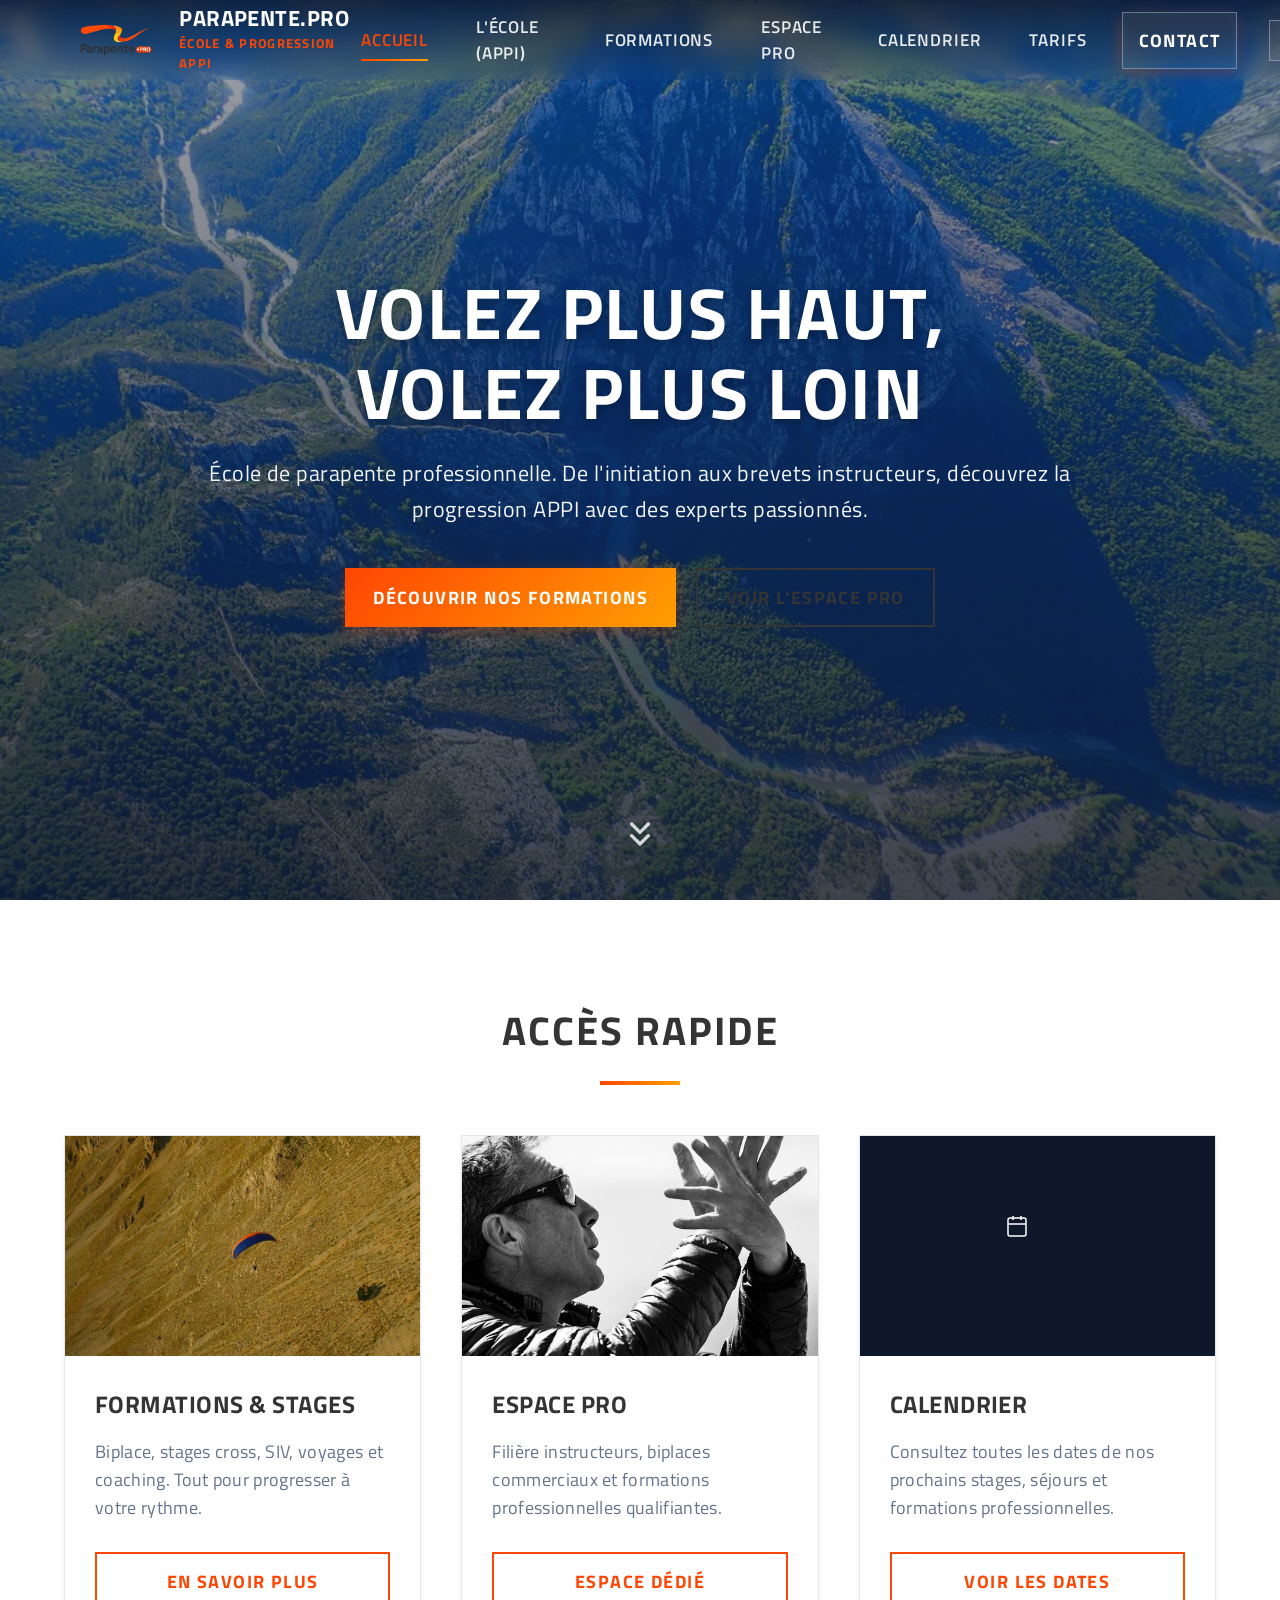
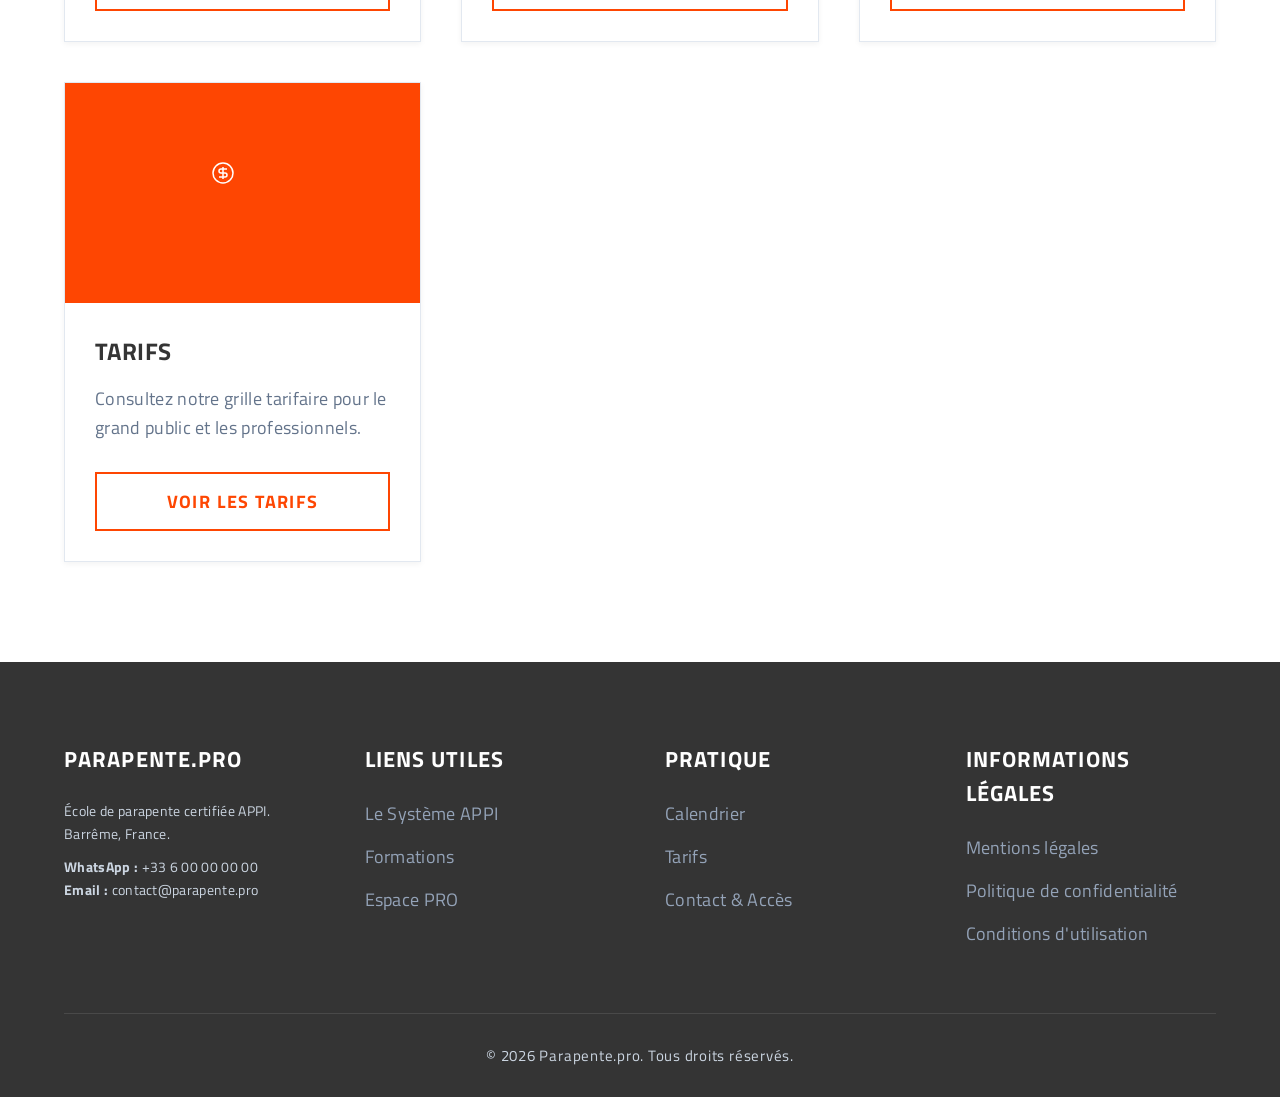
==== commit c3324708: "Smooth overlay page transitions + legal pages (mentions legales, privacy policy, terms of use) + foo" ====
--- a/index.html
+++ b/index.html
@@ -130,6 +130,14 @@
                 <li><a href="contact.html">Contact & Accès</a></li>
             </ul>
         </div>
+        <div class="footer-col">
+            <h4>Informations légales</h4>
+            <ul>
+                <li><a href="mentions-legales.html">Mentions légales</a></li>
+                <li><a href="politique-confidentialite.html">Politique de confidentialité</a></li>
+                <li><a href="conditions-utilisation.html">Conditions d'utilisation</a></li>
+            </ul>
+        </div>
     </div>
     <div class="footer-bottom">
         &copy; 2026 Parapente.pro. Tous droits réservés.
--- a/styles.css
+++ b/styles.css
@@ -1,7 +1,7 @@
 /* ═══════════════════════════════════════════════════════════
    APPI PRO — styles.css
-   Art Direction: Premium Light Website with Orange/Gold accents
-   Clean, polished, image-heavy, high contrast
+   Art Direction: Technical, Sharp & Professional (Carré / Geometric)
+   Clean, architectural, sharp-edged, high contrast with Orange/Gold accents
 ═══════════════════════════════════════════════════════════ */
 
 /* ── Custom Theme System ── */
@@ -41,7 +41,13 @@
 }
 
 /* ── Reset & Global ── */
-*, *::before, *::after { box-sizing: border-box; margin: 0; padding: 0; }
+*, *::before, *::after { 
+    box-sizing: border-box; 
+    margin: 0; 
+    padding: 0; 
+    border-radius: 0 !important; /* Force sharp square corners globally for DA consistency */
+}
+
 html { font-size: 16px; scroll-behavior: smooth; }
 body {
     font-family: var(--font-body);
@@ -100,7 +106,9 @@
 .navbar.transparent .nav-link.active {
     color: var(--brand-orange);
 }
-.navbar.transparent .btn-primary { box-shadow: 0 4px 15px rgba(254, 70, 2, 0.3); transform: translateY(0);
+.navbar.transparent .btn-primary { 
+    box-shadow: 0 4px 15px rgba(254, 70, 2, 0.3); 
+    transform: translateY(0);
     background: rgba(255, 255, 255, 0.1);
     border: 1px solid rgba(255, 255, 255, 0.3);
     color: #FFFFFF !important;
@@ -202,12 +210,153 @@
     color: var(--dark-grey);
 }
 
+/* ── Language Selector Widget (Header top right, Sharp Square DA) ── */
+.lang-selector {
+    position: relative;
+    display: inline-block;
+    margin-left: 8px;
+}
+
+.lang-btn {
+    background: var(--bg-card);
+    border: 1px solid var(--border);
+    padding: 8px 14px;
+    font-family: var(--font-heading);
+    font-size: 0.95rem;
+    font-weight: 700;
+    color: var(--dark-grey);
+    cursor: pointer;
+    display: flex;
+    align-items: center;
+    gap: 8px;
+    transition: all var(--transition);
+    text-transform: uppercase;
+    letter-spacing: 0.05em;
+}
+.navbar.transparent .lang-btn {
+    background: rgba(255, 255, 255, 0.1);
+    border-color: rgba(255, 255, 255, 0.3);
+    color: white;
+    backdrop-filter: blur(5px);
+}
+.lang-btn:hover,
+.lang-selector.open .lang-btn {
+    border-color: var(--brand-orange);
+    color: var(--brand-orange);
+}
+.navbar.transparent .lang-btn:hover,
+.navbar.transparent .lang-selector.open .lang-btn {
+    background: rgba(255, 255, 255, 0.2);
+    color: white;
+}
+
+.lang-dropdown {
+    display: none;
+    position: absolute;
+    top: calc(100% + 4px);
+    right: 0;
+    background: var(--bg-card);
+    border: 1px solid var(--border);
+    box-shadow: var(--shadow-md);
+    min-width: 150px;
+    z-index: 1005;
+}
+.lang-selector.open .lang-dropdown {
+    display: block;
+}
+
+.lang-option {
+    width: 100%;
+    border: none;
+    background: transparent;
+    padding: 10px 16px;
+    font-family: var(--font-heading);
+    font-size: 0.95rem;
+    font-weight: 600;
+    color: var(--dark-grey);
+    text-align: left;
+    cursor: pointer;
+    display: flex;
+    align-items: center;
+    gap: 10px;
+    transition: background var(--transition), color var(--transition);
+}
+.lang-option:hover {
+    background: var(--bg-card-hover);
+    color: var(--brand-orange);
+}
+.lang-option.active {
+    font-weight: 700;
+    color: var(--brand-orange);
+    background: var(--brand-orange-glow);
+}
+
+/* Complete Root-Cause Elimination of all Google Translate Popups, Banners, Tooltips & Overlays */
+#goog-gt-tt,
+#goog-gt-vt,
+.goog-te-banner-frame,
+.goog-te-balloon-frame,
+.goog-te-menu-frame,
+.goog-tooltip,
+.goog-tooltip:hover,
+.goog-text-highlight,
+.goog-te-spinner-pos,
+iframe[class*="goog"],
+iframe[id*="goog"],
+div[class*="VIpgJd"],
+div[id*="VIpgJd"],
+div[class*="goog-te"],
+div[id*="goog-gt"] {
+    display: none !important;
+    visibility: hidden !important;
+    opacity: 0 !important;
+    pointer-events: none !important;
+    position: absolute !important;
+    top: -9999px !important;
+    left: -9999px !important;
+    width: 0 !important;
+    height: 0 !important;
+    max-height: 0 !important;
+    max-width: 0 !important;
+    overflow: hidden !important;
+}
+
+body {
+    top: 0px !important;
+    position: static !important;
+    margin-top: 0px !important;
+}
+
+html {
+    top: 0px !important;
+    margin-top: 0px !important;
+}
+
+#google_translate_element,
+.goog-te-gadget,
+.goog-te-combo {
+    display: none !important;
+    width: 0 !important;
+    height: 0 !important;
+    opacity: 0 !important;
+}
+
+.skiptranslate {
+    display: inline !important;
+}
+
+.goog-text-highlight {
+    background-color: transparent !important;
+    box-shadow: none !important;
+    border: none !important;
+}
+
 /* ── Page Container ── */
 .page-container {
     flex: 1;
     display: flex;
     flex-direction: column;
-    padding-top: 80px; /* Offset for fixed navbar on normal pages */
+    padding-top: 80px;
 }
 .page-container.no-padding {
     padding-top: 0;
@@ -222,7 +371,7 @@
     justify-content: center;
     background-size: cover;
     background-position: center;
-    background-attachment: fixed; /* Parallax effect */
+    background-attachment: fixed;
     color: white;
     text-align: center;
     overflow: hidden;
@@ -248,7 +397,7 @@
     content: '';
     position: absolute;
     inset: 0;
-    background: rgba(15, 23, 42, 0.7); /* Overlay */
+    background: rgba(15, 23, 42, 0.7);
 }
 
 .hero-content {
@@ -321,10 +470,9 @@
     content: '';
     display: block;
     width: 80px;
-    height: 5px;
+    height: 4px;
     background: linear-gradient(to right, var(--brand-orange), var(--brand-gold));
     margin: 20px auto 0;
-    border-radius: 2px;
 }
 
 /* Left-aligned section title variant */
@@ -345,7 +493,6 @@
     height: 4px;
     background: linear-gradient(to right, var(--brand-orange), var(--brand-gold));
     margin: 16px 0 0;
-    border-radius: 2px;
 }
 
 /* ── Cards Grid (Formations) ── */
@@ -354,11 +501,11 @@
     grid-template-columns: repeat(auto-fit, minmax(320px, 1fr));
     gap: 40px;
 }
-.card { border-radius: 12px;
+.card {
     background: var(--bg-card);
     border: 1px solid var(--border);
     box-shadow: var(--shadow-sm);
-    transition: all 0.4s cubic-bezier(0.175, 0.885, 0.32, 1.275); /* Dynamic bounce */
+    transition: all 0.4s cubic-bezier(0.175, 0.885, 0.32, 1.275);
     display: flex;
     flex-direction: column;
     position: relative;
@@ -376,22 +523,22 @@
     z-index: 10;
 }
 .card:hover {
-    transform: translateY(-10px);
+    transform: translateY(-8px);
     box-shadow: var(--shadow-md);
-    border-color: var(--border-light);
+    border-color: var(--brand-orange);
 }
 .card:hover::before {
     transform: scaleX(1);
 }
-.card-img { border-radius: 12px 12px 0 0;
+.card-img {
     height: 220px;
     background-color: #CBD5E1;
     background-size: cover;
     background-position: center;
     transition: transform 0.6s ease;
 }
-.card:hover .card-img { border-radius: 12px 12px 0 0;
-    transform: scale(1.05);
+.card:hover .card-img {
+    transform: scale(1.04);
 }
 .card-content {
     padding: 30px;
@@ -419,9 +566,8 @@
     flex: 1;
 }
 
-/* Card image with centered icon (for cards without photos) */
+/* Card image with centered icon */
 .card-img-icon {
-    border-radius: 12px 12px 0 0;
     height: 220px;
     display: flex;
     align-items: center;
@@ -429,12 +575,11 @@
     transition: transform 0.6s ease;
 }
 .card:hover .card-img-icon {
-    transform: scale(1.05);
-}
-
-/* ── Level Cards (APPI page — horizontal layout with round photo) ── */
+    transform: scale(1.04);
+}
+
+/* ── Level Cards (APPI page) ── */
 .level-card {
-    border-radius: 12px;
     background: var(--bg-card);
     border: 1px solid var(--border);
     box-shadow: var(--shadow-sm);
@@ -459,7 +604,7 @@
 .level-card:hover {
     transform: translateY(-6px);
     box-shadow: var(--shadow-md);
-    border-color: var(--border-light);
+    border-color: var(--brand-orange);
 }
 .level-card:hover::before {
     transform: scaleX(1);
@@ -467,11 +612,11 @@
 .level-card-img {
     width: 140px;
     height: 140px;
-    border-radius: 50%;
     background-size: cover;
     background-position: center;
     margin: 24px;
     flex-shrink: 0;
+    border: 2px solid var(--border);
 }
 .level-card-content {
     padding: 24px 24px 24px 0;
@@ -484,8 +629,8 @@
     margin-bottom: 0;
 }
 
-/* ── Buttons ── */
-.btn { border-radius: 8px;
+/* ── Buttons (Sharp Square DA) ── */
+.btn {
     display: inline-flex;
     align-items: center;
     justify-content: center;
@@ -517,12 +662,18 @@
     transform: scaleY(1);
 }
 
-.btn-primary { box-shadow: 0 4px 15px rgba(254, 70, 2, 0.3); transform: translateY(0);
+.btn-primary { 
+    box-shadow: 0 4px 15px rgba(254, 70, 2, 0.25); 
+    transform: translateY(0);
     background: linear-gradient(135deg, var(--brand-orange) 0%, var(--brand-gold) 100%);
     color: white !important;
     border: none;
 }
-.btn-primary:hover { box-shadow: 0 6px 20px rgba(254, 70, 2, 0.5); transform: translateY(-2px); } .btn-primary::before {
+.btn-primary:hover { 
+    box-shadow: 0 6px 20px rgba(254, 70, 2, 0.45); 
+    transform: translateY(-2px); 
+} 
+.btn-primary::before {
     background: linear-gradient(135deg, var(--brand-gold) 0%, var(--brand-orange) 100%);
 }
 
@@ -554,7 +705,6 @@
 .price-card {
     background: var(--bg-card);
     border: 1px solid var(--border);
-    border-radius: 12px;
     padding: 32px;
     text-align: center;
     transition: all var(--transition);
@@ -606,25 +756,25 @@
     flex-shrink: 0;
 }
 
-/* ── Badge Types (Calendrier page) ── */
+/* ── Badge Types ── */
 .badge-type {
     display: inline-block;
-    padding: 4px 8px;
+    padding: 4px 10px;
     font-size: 0.75rem;
     font-weight: 700;
     text-transform: uppercase;
-    border-radius: 4px;
-    letter-spacing: 0.03em;
+    letter-spacing: 0.05em;
+    border: 1px solid transparent;
 }
 .bg-loisir {
     background: var(--brand-blue-glow);
     color: var(--brand-blue);
-    border: 1px solid var(--brand-blue);
+    border-color: var(--brand-blue);
 }
 .bg-pro {
     background: var(--brand-orange-glow);
     color: var(--brand-orange);
-    border: 1px solid var(--brand-orange);
+    border-color: var(--brand-orange);
 }
 
 /* ── Contact Page ── */
@@ -654,23 +804,26 @@
 .contact-icon {
     width: 48px;
     height: 48px;
-    border-radius: 50%;
     display: flex;
     align-items: center;
     justify-content: center;
     flex-shrink: 0;
+    border: 1px solid transparent;
 }
 .contact-icon-orange {
     background: var(--brand-orange-glow);
     color: var(--brand-orange);
+    border-color: var(--brand-orange);
 }
 .contact-icon-blue {
     background: var(--brand-blue-glow);
     color: var(--brand-blue);
+    border-color: var(--brand-blue);
 }
 .contact-icon-gold {
     background: var(--brand-gold-glow);
     color: var(--brand-gold);
+    border-color: var(--brand-gold);
 }
 
 /* Form confirmation message */
@@ -679,7 +832,6 @@
     padding: 16px 20px;
     background: rgba(5, 150, 105, 0.08);
     border: 1px solid var(--green);
-    border-radius: 8px;
     color: var(--green);
     font-weight: 600;
     text-align: center;
@@ -687,6 +839,300 @@
 }
 .form-success.visible {
     display: block;
+}
+
+/* ── Interactive Monthly Calendar Widget ── */
+.cal-wrapper {
+    max-width: 1100px;
+    margin: 0 auto;
+}
+
+.cal-header-bar {
+    display: flex;
+    flex-wrap: wrap;
+    align-items: center;
+    justify-content: space-between;
+    gap: 16px;
+    background: var(--bg-card);
+    padding: 20px 24px;
+    border: 1px solid var(--border);
+    box-shadow: var(--shadow-sm);
+    margin-bottom: 24px;
+}
+
+.cal-month-nav {
+    display: flex;
+    align-items: center;
+    gap: 12px;
+}
+
+.cal-nav-btn {
+    background: var(--bg-base);
+    border: 1px solid var(--border);
+    width: 38px;
+    height: 38px;
+    display: flex;
+    align-items: center;
+    justify-content: center;
+    cursor: pointer;
+    color: var(--dark-grey);
+    transition: all var(--transition);
+}
+.cal-nav-btn:hover {
+    background: var(--brand-orange);
+    color: white;
+    border-color: var(--brand-orange);
+}
+
+.cal-current-month {
+    font-family: var(--font-heading);
+    font-size: 1.5rem;
+    font-weight: 700;
+    color: var(--dark-grey);
+    text-transform: uppercase;
+    letter-spacing: 0.03em;
+    min-width: 180px;
+    text-align: center;
+}
+
+.cal-month-tabs {
+    display: flex;
+    flex-wrap: wrap;
+    gap: 8px;
+}
+
+.cal-tab-btn {
+    background: var(--bg-base);
+    border: 1px solid var(--border);
+    padding: 8px 16px;
+    font-family: var(--font-heading);
+    font-size: 0.95rem;
+    font-weight: 600;
+    cursor: pointer;
+    color: var(--text-muted);
+    transition: all var(--transition);
+    text-transform: uppercase;
+    letter-spacing: 0.03em;
+}
+.cal-tab-btn:hover {
+    color: var(--brand-orange);
+    border-color: var(--brand-orange);
+}
+.cal-tab-btn.active {
+    background: var(--brand-orange);
+    color: white;
+    border-color: var(--brand-orange);
+}
+
+.cal-filter-bar {
+    display: flex;
+    align-items: center;
+    gap: 8px;
+    flex-wrap: wrap;
+}
+
+.cal-filter-btn {
+    background: transparent;
+    border: 1px solid var(--border);
+    padding: 6px 14px;
+    font-size: 0.85rem;
+    font-weight: 700;
+    cursor: pointer;
+    color: var(--text-muted);
+    transition: all var(--transition);
+    text-transform: uppercase;
+    letter-spacing: 0.03em;
+}
+.cal-filter-btn:hover,
+.cal-filter-btn.active {
+    border-color: var(--dark-grey);
+    color: var(--dark-grey);
+    background: var(--bg-card-hover);
+}
+.cal-filter-btn.active[data-filter="loisir"] {
+    background: var(--brand-blue-glow);
+    color: var(--brand-blue);
+    border-color: var(--brand-blue);
+}
+.cal-filter-btn.active[data-filter="pro"] {
+    background: var(--brand-orange-glow);
+    color: var(--brand-orange);
+    border-color: var(--brand-orange);
+}
+
+.cal-view-switch {
+    display: flex;
+    background: var(--bg-base);
+    padding: 4px;
+    border: 1px solid var(--border);
+}
+.cal-view-btn {
+    border: none;
+    background: transparent;
+    padding: 6px 12px;
+    font-family: var(--font-heading);
+    font-size: 0.85rem;
+    font-weight: 700;
+    cursor: pointer;
+    color: var(--text-muted);
+    transition: all var(--transition);
+    display: flex;
+    align-items: center;
+    gap: 6px;
+    text-transform: uppercase;
+}
+.cal-view-btn.active {
+    background: white;
+    color: var(--dark-grey);
+    box-shadow: var(--shadow-sm);
+}
+
+/* ── Calendar Monthly Grid ── */
+.cal-grid-card {
+    background: var(--bg-card);
+    border: 1px solid var(--border);
+    box-shadow: var(--shadow-sm);
+    overflow: hidden;
+}
+
+.cal-days-header {
+    display: grid;
+    grid-template-columns: repeat(7, 1fr);
+    background: var(--dark-grey);
+    color: white;
+    text-align: center;
+    font-family: var(--font-heading);
+    font-size: 0.95rem;
+    font-weight: 700;
+    text-transform: uppercase;
+    letter-spacing: 0.05em;
+    padding: 12px 0;
+}
+
+.cal-month-grid {
+    display: grid;
+    grid-template-columns: repeat(7, 1fr);
+    border-top: 1px solid var(--border);
+}
+
+.cal-day-cell {
+    min-height: 115px;
+    border-right: 1px solid var(--border);
+    border-bottom: 1px solid var(--border);
+    padding: 8px;
+    background: white;
+    transition: background var(--transition);
+    display: flex;
+    flex-direction: column;
+}
+.cal-day-cell:nth-child(7n) {
+    border-right: none;
+}
+.cal-day-cell.other-month {
+    background: var(--bg-base);
+    opacity: 0.35;
+}
+.cal-day-cell.weekend {
+    background: #FAFBFD;
+}
+.cal-day-cell.has-event {
+    background: #FFFDF9;
+}
+
+.cal-day-num {
+    font-family: var(--font-heading);
+    font-weight: 700;
+    font-size: 0.95rem;
+    color: var(--dark-grey);
+    margin-bottom: 6px;
+    width: 26px;
+    height: 26px;
+    display: flex;
+    align-items: center;
+    justify-content: center;
+    border: 1px solid transparent;
+}
+.cal-day-cell.today .cal-day-num {
+    background: var(--brand-orange);
+    color: white;
+}
+
+.cal-event-pill {
+    margin-bottom: 4px;
+    padding: 5px 8px;
+    font-size: 0.78rem;
+    font-weight: 700;
+    line-height: 1.3;
+    cursor: pointer;
+    transition: all 0.2s ease;
+    border-left: 4px solid transparent;
+    text-transform: uppercase;
+    letter-spacing: 0.02em;
+}
+.cal-event-pill:hover {
+    transform: translateX(2px);
+    box-shadow: var(--shadow-sm);
+}
+
+.cal-event-pill.event-loisir {
+    background: rgba(2, 132, 199, 0.08);
+    color: var(--brand-blue);
+    border-left-color: var(--brand-blue);
+}
+.cal-event-pill.event-pro {
+    background: rgba(254, 70, 2, 0.08);
+    color: var(--brand-orange);
+    border-left-color: var(--brand-orange);
+}
+.cal-event-pill.event-full {
+    opacity: 0.6;
+    text-decoration: line-through;
+}
+
+/* Event List Card Details */
+.cal-events-list {
+    margin-top: 30px;
+}
+
+.cal-stage-card {
+    background: var(--bg-card);
+    border: 1px solid var(--border);
+    padding: 24px;
+    margin-bottom: 16px;
+    display: flex;
+    flex-wrap: wrap;
+    align-items: center;
+    justify-content: space-between;
+    gap: 20px;
+    transition: all var(--transition);
+}
+.cal-stage-card:hover {
+    border-color: var(--brand-orange);
+    box-shadow: var(--shadow-md);
+    transform: translateY(-2px);
+}
+
+.cal-stage-info h3 {
+    font-family: var(--font-heading);
+    font-size: 1.3rem;
+    font-weight: 700;
+    color: var(--dark-grey);
+    margin-bottom: 6px;
+    text-transform: uppercase;
+}
+
+.cal-stage-meta {
+    display: flex;
+    flex-wrap: wrap;
+    align-items: center;
+    gap: 16px;
+    color: var(--text-muted);
+    font-size: 0.95rem;
+}
+.cal-stage-meta span {
+    display: flex;
+    align-items: center;
+    gap: 6px;
 }
 
 /* ── Tables ── */
@@ -699,7 +1145,7 @@
     margin-bottom: 24px;
     background: var(--bg-card);
     box-shadow: var(--shadow-sm);
-    border-radius: 8px;
+    border: 1px solid var(--border);
 }
 th, td {
     padding: 20px;
@@ -813,6 +1259,18 @@
     }
     .hero-title { font-size: 3rem; }
     .hero-fullscreen .hero-title { font-size: 3.5rem; }
+    .lang-selector {
+        margin-left: 0;
+        margin-top: 12px;
+        width: 100%;
+    }
+    .lang-btn {
+        width: 100%;
+        justify-content: space-between;
+    }
+    .lang-dropdown {
+        width: 100%;
+    }
 }
 
 @media (max-width: 768px) {
@@ -834,6 +1292,17 @@
     }
     .grid-cards {
         gap: 24px;
+    }
+    .cal-day-cell {
+        min-height: 75px;
+        padding: 4px;
+    }
+    .cal-days-header {
+        font-size: 0.75rem;
+    }
+    .cal-event-pill {
+        font-size: 0.7rem;
+        padding: 2px 4px;
     }
 }
 
@@ -841,9 +1310,16 @@
     .hero-title { font-size: 2.5rem; }
     .hero-fullscreen .hero-title { font-size: 2.8rem; }
     .section-title { font-size: 2rem; }
-}
-
-/* ── Forms ── */
+    .cal-header-bar {
+        flex-direction: column;
+        align-items: stretch;
+    }
+    .cal-month-nav {
+        justify-content: center;
+    }
+}
+
+/* ── Forms (Sharp Square DA) ── */
 .form-group {
     margin-bottom: 24px;
 }
@@ -861,7 +1337,6 @@
     width: 100%;
     padding: 16px;
     border: 2px solid var(--border);
-    border-radius: 8px;
     font-family: var(--font-body);
     font-size: 1.1rem;
     background: var(--bg-input);
@@ -895,16 +1370,43 @@
     flex-wrap: wrap;
 }
 
-/* ── Page Transitions ── */
+/* ── Page Transitions (Overlay Curtain) ── */
 body {
-    animation: pageFadeIn 0.5s cubic-bezier(0.16, 1, 0.3, 1) forwards;
-    opacity: 0;
-}
-body.fade-out {
-    opacity: 0 !important;
-    transition: opacity 0.3s ease;
-}
-@keyframes pageFadeIn {
-    from { opacity: 0; transform: translateY(15px); }
-    to { opacity: 1; transform: translateY(0); }
-}
+    opacity: 1;
+}
+
+/* Persistent overlay curtain */
+.page-transition-overlay {
+    position: fixed;
+    inset: 0;
+    z-index: 100000;
+    background: var(--dark-grey);
+    pointer-events: none;
+    transform: translateY(0);
+    transition: none;
+}
+
+/* On load: curtain slides UP to reveal page */
+.page-transition-overlay.reveal {
+    animation: curtainReveal 0.45s cubic-bezier(0.65, 0, 0.35, 1) forwards;
+}
+
+/* On exit: curtain slides DOWN to cover page */
+.page-transition-overlay.cover {
+    animation: curtainCover 0.35s cubic-bezier(0.65, 0, 0.35, 1) forwards;
+}
+
+/* After reveal completes, hide overlay entirely */
+.page-transition-overlay.hidden {
+    visibility: hidden;
+}
+
+@keyframes curtainReveal {
+    0% { transform: translateY(0); }
+    100% { transform: translateY(-100%); }
+}
+
+@keyframes curtainCover {
+    0% { transform: translateY(-100%); }
+    100% { transform: translateY(0); }
+}
